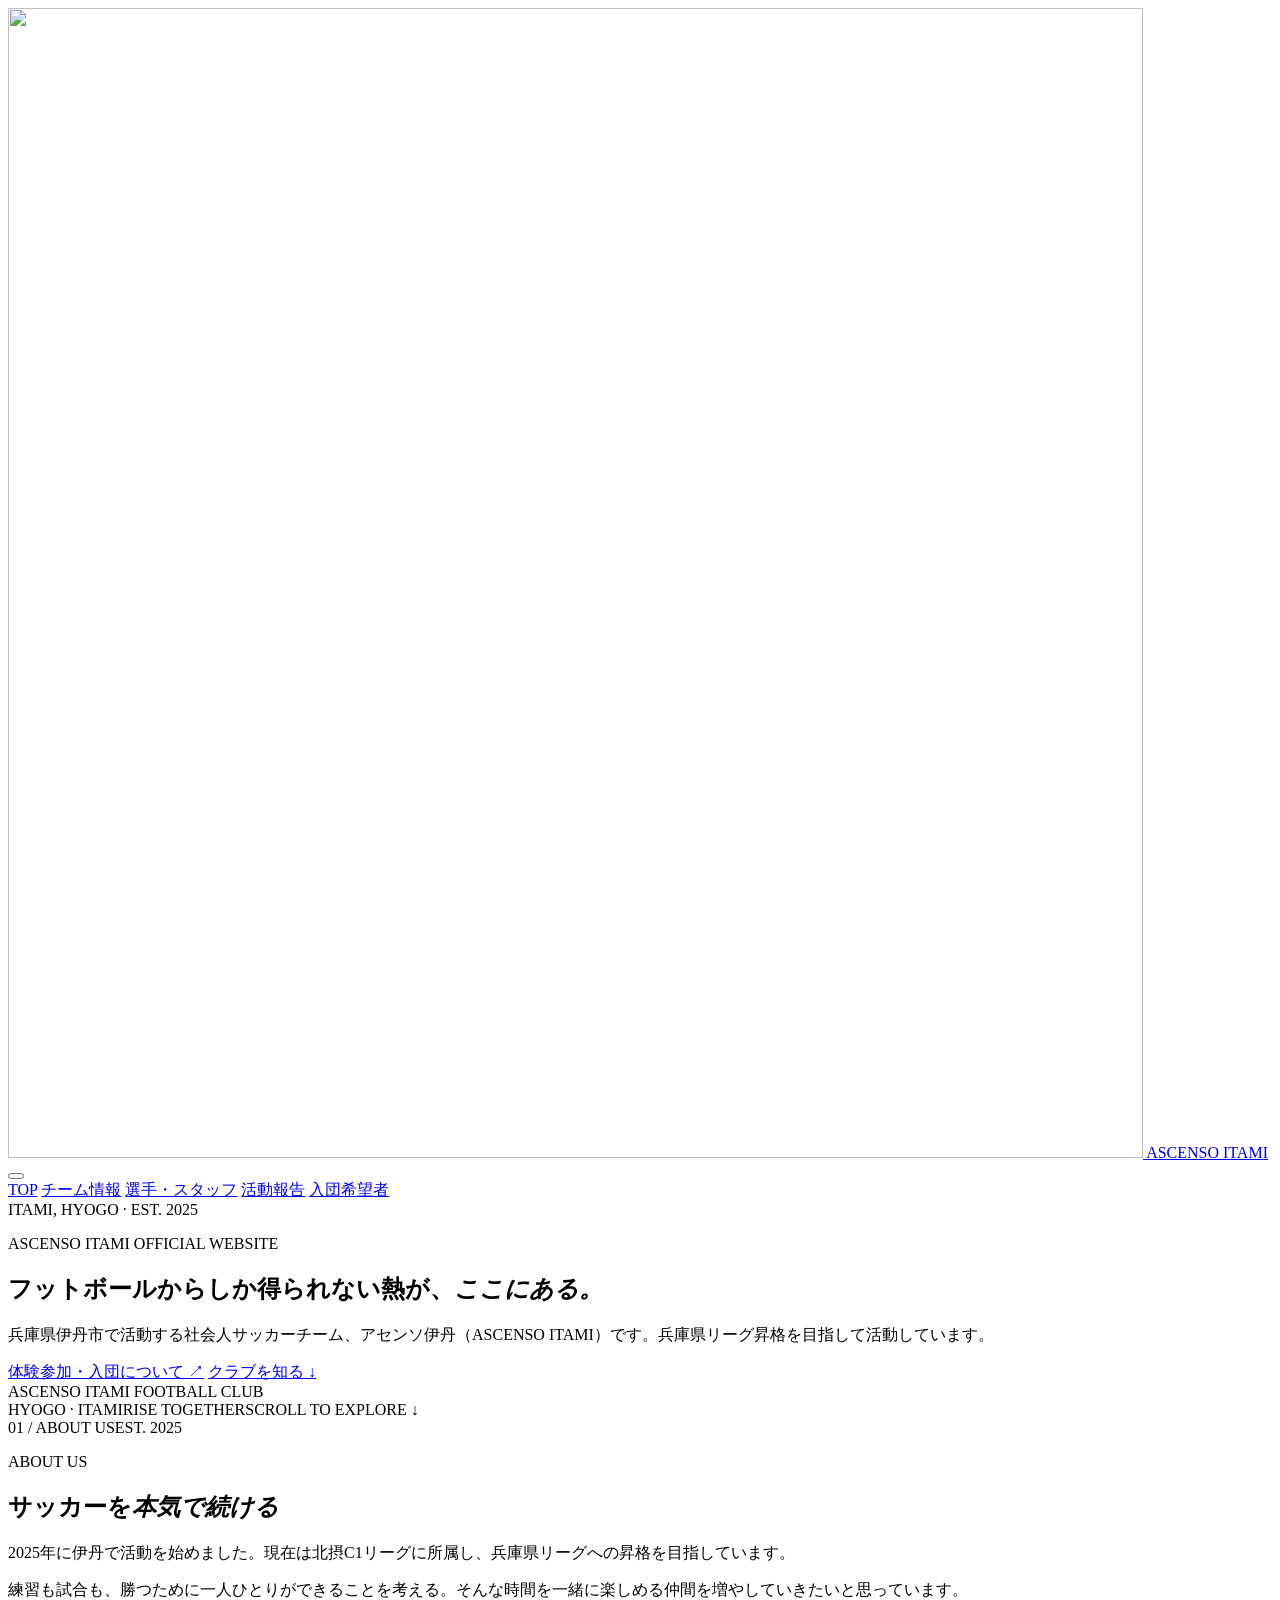
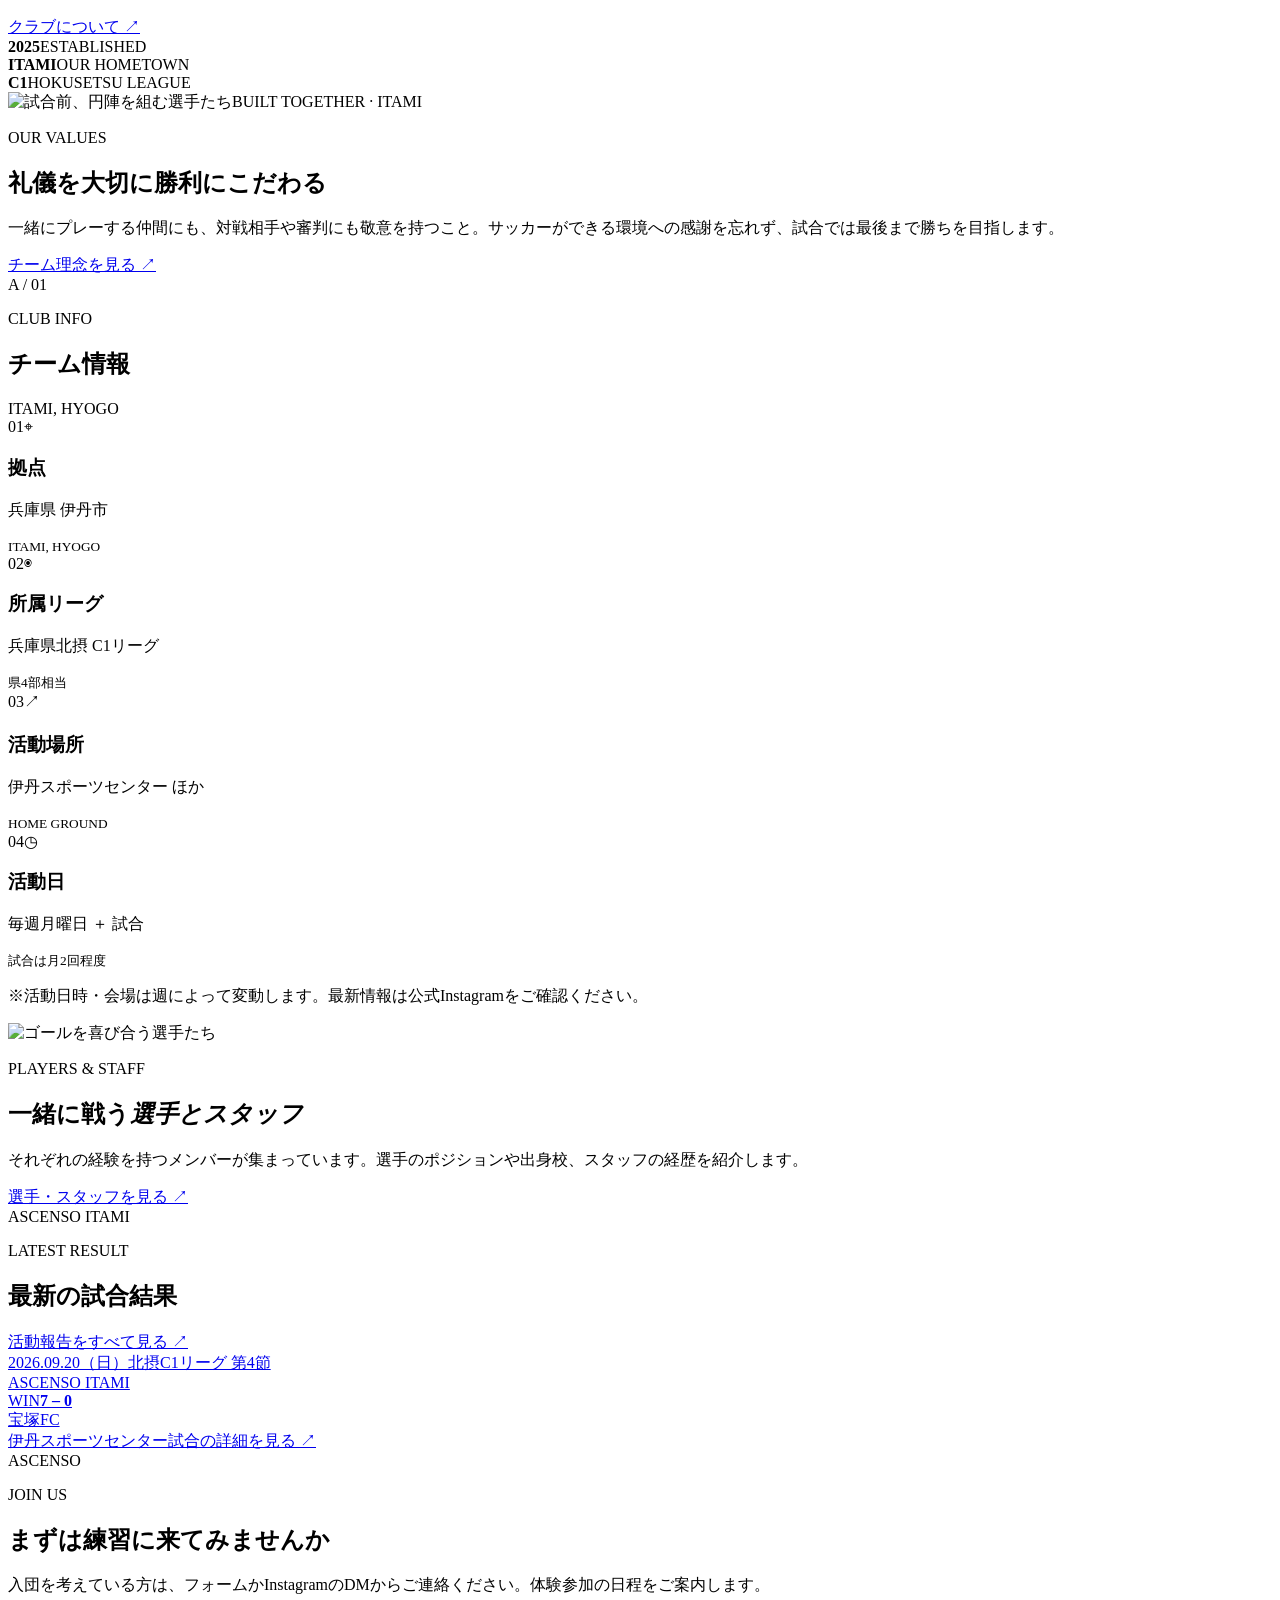
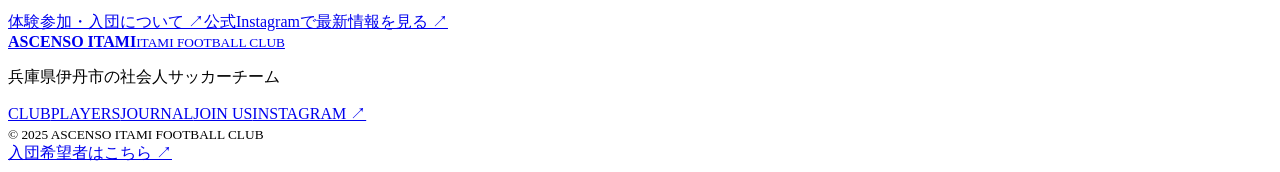
==== index.html @ 29d2398a "Move site to root domain and add search favicon" ====
<!DOCTYPE html>
<html lang="ja">
<head>
  <meta charset="UTF-8">
  <meta name="google-site-verification" content="wJ3aWAS95u2QCmlq0jphmcE4A_By4zAYyk2-9ecH74k" />
  <meta name="viewport" content="width=device-width, initial-scale=1.0, viewport-fit=cover">
  <meta name="theme-color" content="#101b17">
  <link rel="icon" type="image/png" href="/image/favicon.png">
  <link rel="apple-touch-icon" href="/image/favicon.png">
  <meta name="description" content="兵庫県伊丹市で活動する社会人サッカーチーム、アセンソ伊丹（ASCENSO ITAMI）の公式サイト。チーム情報、選手紹介、試合結果、体験参加・入団のご案内を掲載しています。">
  <title>アセンソ伊丹（ASCENSO ITAMI）公式サイト｜伊丹市の社会人サッカーチーム</title>
  <link rel="preconnect" href="https://fonts.googleapis.com">
  <link rel="preconnect" href="https://fonts.gstatic.com" crossorigin>
  <link href="https://fonts.googleapis.com/css2?family=Barlow+Condensed:wght@500;600;700;800;900&family=Noto+Sans+JP:wght@400;500;600;700;800;900&display=swap" rel="stylesheet">
  <link rel="stylesheet" href="css/sample.css?v=20260929-hero-fix">
  <link rel="stylesheet" href="css/site-shell.css?v=20260929-gold">
  <link rel="canonical" href="https://ascenso-itami.github.io/">
  <link rel="stylesheet" href="css/opening.css?v=20260929-seo">
</head>
<body class="club-home has-site-shell">
  <div class="opening-screen" id="openingScreen" hidden>
    <a class="opening-link" href="#home" aria-label="オープニングをスキップしてトップページへ">
      <div class="opening-bg" aria-hidden="true"></div>
      <div class="opening-content">
        <p class="opening-title">ASCENSO ITAMI</p>
        <p>もう一度熱いサッカーを！</p>
        <div class="scroll-down-hint" aria-hidden="true"><span>CLICK OR WAIT</span><div class="scroll-line"></div></div>
      </div>
    </a>
  </div>
  <script src="js/opening.js?v=20260929-seo"></script>

  <header class="global-header">
    <a class="global-brand" href="index.html" aria-label="ASCENSO ITAMI オープニングを再生">
      <span class="global-logo"><img src="image/logo.png" alt="" width="1135" height="1150"></span>
      <span class="global-brand-name">ASCENSO ITAMI</span>
    </a>
    <button class="global-menu-toggle" id="hamburgerBtn" type="button" aria-label="メニューを開く" aria-expanded="false" aria-controls="navMenu">
      <span aria-hidden="true"></span><span aria-hidden="true"></span><span aria-hidden="true"></span>
    </button>
    <nav class="global-nav" id="navMenu" aria-label="メインナビゲーション">
      <a href="index.html#home" aria-current="page">TOP</a>
      <a href="about.html">チーム情報</a>
      <a href="staff.html">選手・スタッフ</a>
      <a href="report.html">活動報告</a>
      <a href="contact.html" class="global-nav-join">入団希望者</a>
    </nav>
    <button class="global-menu-backdrop" id="menuBackdrop" type="button" aria-label="メニューを閉じる" tabindex="-1" hidden></button>
  </header>

  <main id="home" tabindex="-1">
    <section class="club-hero" aria-labelledby="hero-title">
      <div class="club-hero-image" role="img" aria-label="ゴールを喜び合うASCENSO ITAMIの選手たち"></div>
      <div class="club-hero-shade"></div>
      <div class="club-hero-grain"></div>
      <div class="hero-vertical-note">ITAMI, HYOGO · EST. 2025</div>
      <div class="club-hero-content">
        <p class="eyebrow"><i></i> ASCENSO ITAMI OFFICIAL WEBSITE</p>
        <h1 id="hero-title"><span class="headline-line">フットボールからしか</span><span class="headline-line">得られない熱が、</span><em class="headline-line">ここにある。</em></h1>
        <p class="hero-copy">兵庫県伊丹市で活動する社会人サッカーチーム、アセンソ伊丹（ASCENSO ITAMI）です。兵庫県リーグ昇格を目指して活動しています。</p>
        <div class="hero-actions">
          <a class="button button-lime" href="contact.html">体験参加・入団について <span>↗</span></a>
          <a class="text-link" href="#club-story">クラブを知る <span>↓</span></a>
        </div>
      </div>
      <div class="club-hero-side">ASCENSO ITAMI FOOTBALL CLUB</div>
      <div class="hero-bottomline"><span>HYOGO · ITAMI</span><span>RISE TOGETHER</span><span>SCROLL TO EXPLORE ↓</span></div>
    </section>

    <section class="club-intro" id="club-story">
      <div class="intro-kicker"><span>01 / ABOUT US</span><span>EST. 2025</span></div>
      <div class="intro-layout">
        <div class="intro-heading"><p class="eyebrow dark"><i></i> ABOUT US</p><h2><span class="headline-line">サッカーを</span><em class="headline-line">本気で続ける</em></h2></div>
        <div class="intro-body"><p>2025年に伊丹で活動を始めました。現在は北摂C1リーグに所属し、兵庫県リーグへの昇格を目指しています。</p><p>練習も試合も、勝つために一人ひとりができることを考える。そんな時間を一緒に楽しめる仲間を増やしていきたいと思っています。</p><a class="arrow-link" href="about.html">クラブについて <span>↗</span></a></div>
      </div>
      <div class="intro-numbers"><div><strong>2025</strong><span>ESTABLISHED</span></div><div><strong>ITAMI</strong><span>OUR HOMETOWN</span></div><div><strong>C1</strong><span>HOKUSETSU LEAGUE</span></div></div>
    </section>

    <section class="club-feature">
      <div class="feature-photo"><img src="image/top2.jpg" alt="試合前、円陣を組む選手たち" loading="lazy"><span class="photo-label">BUILT TOGETHER · ITAMI</span></div>
      <div class="feature-copy"><p class="eyebrow"><i></i> OUR VALUES</p><h2><span class="headline-line">礼儀を大切に</span><span class="headline-line">勝利にこだわる</span></h2><p>一緒にプレーする仲間にも、対戦相手や審判にも敬意を持つこと。サッカーができる環境への感謝を忘れず、試合では最後まで勝ちを目指します。</p><a class="button button-outline" href="about.html">チーム理念を見る <span>↗</span></a></div>
      <div class="feature-index">A / 01</div>
    </section>

    <section class="club-details" id="club-info">
      <div class="section-head"><div><p class="eyebrow dark"><i></i> CLUB INFO</p><h2>チーム情報</h2></div><span class="section-en">ITAMI, HYOGO</span></div>
      <div class="details-grid">
        <article class="detail-card"><span class="detail-no">01</span><span class="detail-icon">⌖</span><h3>拠点</h3><p>兵庫県 伊丹市</p><small>ITAMI, HYOGO</small></article>
        <article class="detail-card"><span class="detail-no">02</span><span class="detail-icon">◉</span><h3>所属リーグ</h3><p><span class="copy-unit">兵庫県北摂</span> <span class="copy-unit">C1リーグ</span></p><small>県4部相当</small></article>
        <article class="detail-card"><span class="detail-no">03</span><span class="detail-icon">↗</span><h3>活動場所</h3><p><span class="copy-unit">伊丹スポーツセンター</span> ほか</p><small>HOME GROUND</small></article>
        <article class="detail-card"><span class="detail-no">04</span><span class="detail-icon">◷</span><h3>活動日</h3><p><span class="copy-unit">毎週月曜日</span> <span class="copy-unit">＋ 試合</span></p><small>試合は月2回程度</small></article>
      </div>
      <p class="details-note">※活動日時・会場は週によって変動します。最新情報は公式Instagramをご確認ください。</p>
    </section>

    <section class="club-people">
      <div class="people-photo"><img src="image/top3.jpg" alt="ゴールを喜び合う選手たち" loading="lazy"></div>
      <div class="people-content"><p class="eyebrow"><i></i> PLAYERS &amp; STAFF</p><h2><span class="headline-line">一緒に戦う</span><em class="headline-line">選手とスタッフ</em></h2><p>それぞれの経験を持つメンバーが集まっています。選手のポジションや出身校、スタッフの経歴を紹介します。</p><a class="button button-lime" href="staff.html">選手・スタッフを見る <span>↗</span></a></div>
      <div class="people-caption">ASCENSO ITAMI</div>
    </section>

    <section class="club-journal" aria-labelledby="latest-result-title">
      <div class="section-head"><div><p class="eyebrow dark"><i></i> LATEST RESULT</p><h2 id="latest-result-title">最新の試合結果</h2></div><a class="arrow-link" href="report.html">活動報告をすべて見る <span>↗</span></a></div>
      <a class="latest-match-card" href="report.html#match-20260920" aria-label="2026年9月20日 宝塚FC戦 7対0で勝利。詳しい活動報告を見る">
        <div class="latest-match-meta"><time datetime="2026-09-20">2026.09.20（日）</time><span>北摂C1リーグ 第4節</span></div>
        <div class="latest-match-scoreboard">
          <span class="latest-match-team"><span class="copy-unit">ASCENSO</span> <span class="copy-unit">ITAMI</span></span>
          <div class="latest-match-result"><span class="latest-match-badge">WIN</span><strong class="latest-match-score">7 <span>–</span> 0</strong></div>
          <span class="latest-match-team">宝塚FC</span>
        </div>
        <div class="latest-match-footer"><span>伊丹スポーツセンター</span><span class="latest-match-link">試合の詳細を見る <span aria-hidden="true">↗</span></span></div>
      </a>
    </section>

    <section class="club-join">
      <div class="join-watermark">ASCENSO</div><p class="eyebrow"><i></i> JOIN US</p><h2><span class="copy-unit">まずは練習に</span><span class="copy-unit">来てみませんか</span></h2><p class="join-copy">入団を考えている方は、フォームかInstagramのDMからご連絡ください。体験参加の日程をご案内します。</p><a class="button button-lime button-large" href="contact.html">体験参加・入団について <span>↗</span></a><a class="join-instagram" href="https://www.instagram.com/ascenso_itami/" target="_blank" rel="noopener noreferrer">公式Instagramで最新情報を見る ↗</a></section>
  </main>

  <footer class="club-footer"><a class="club-brand footer-brand" href="index.html#home"><img src="image/logo.png" alt=""><span><strong>ASCENSO ITAMI</strong><small>ITAMI FOOTBALL CLUB</small></span></a><p>兵庫県伊丹市の社会人サッカーチーム</p><nav aria-label="フッターナビゲーション"><a href="about.html">CLUB</a><a href="staff.html">PLAYERS</a><a href="report.html">JOURNAL</a><a href="contact.html">JOIN US</a><a href="https://www.instagram.com/ascenso_itami/" target="_blank" rel="noopener noreferrer">INSTAGRAM ↗</a></nav><small class="copyright">© 2025 ASCENSO ITAMI FOOTBALL CLUB</small></footer>
  <script src="js/sample.js?v=488dc83922ee"></script>
  <div class="mobile-join-bar"><a class="mobile-join-link" href="contact.html">入団希望者はこちら <span aria-hidden="true">↗</span></a></div>
</body>
</html>
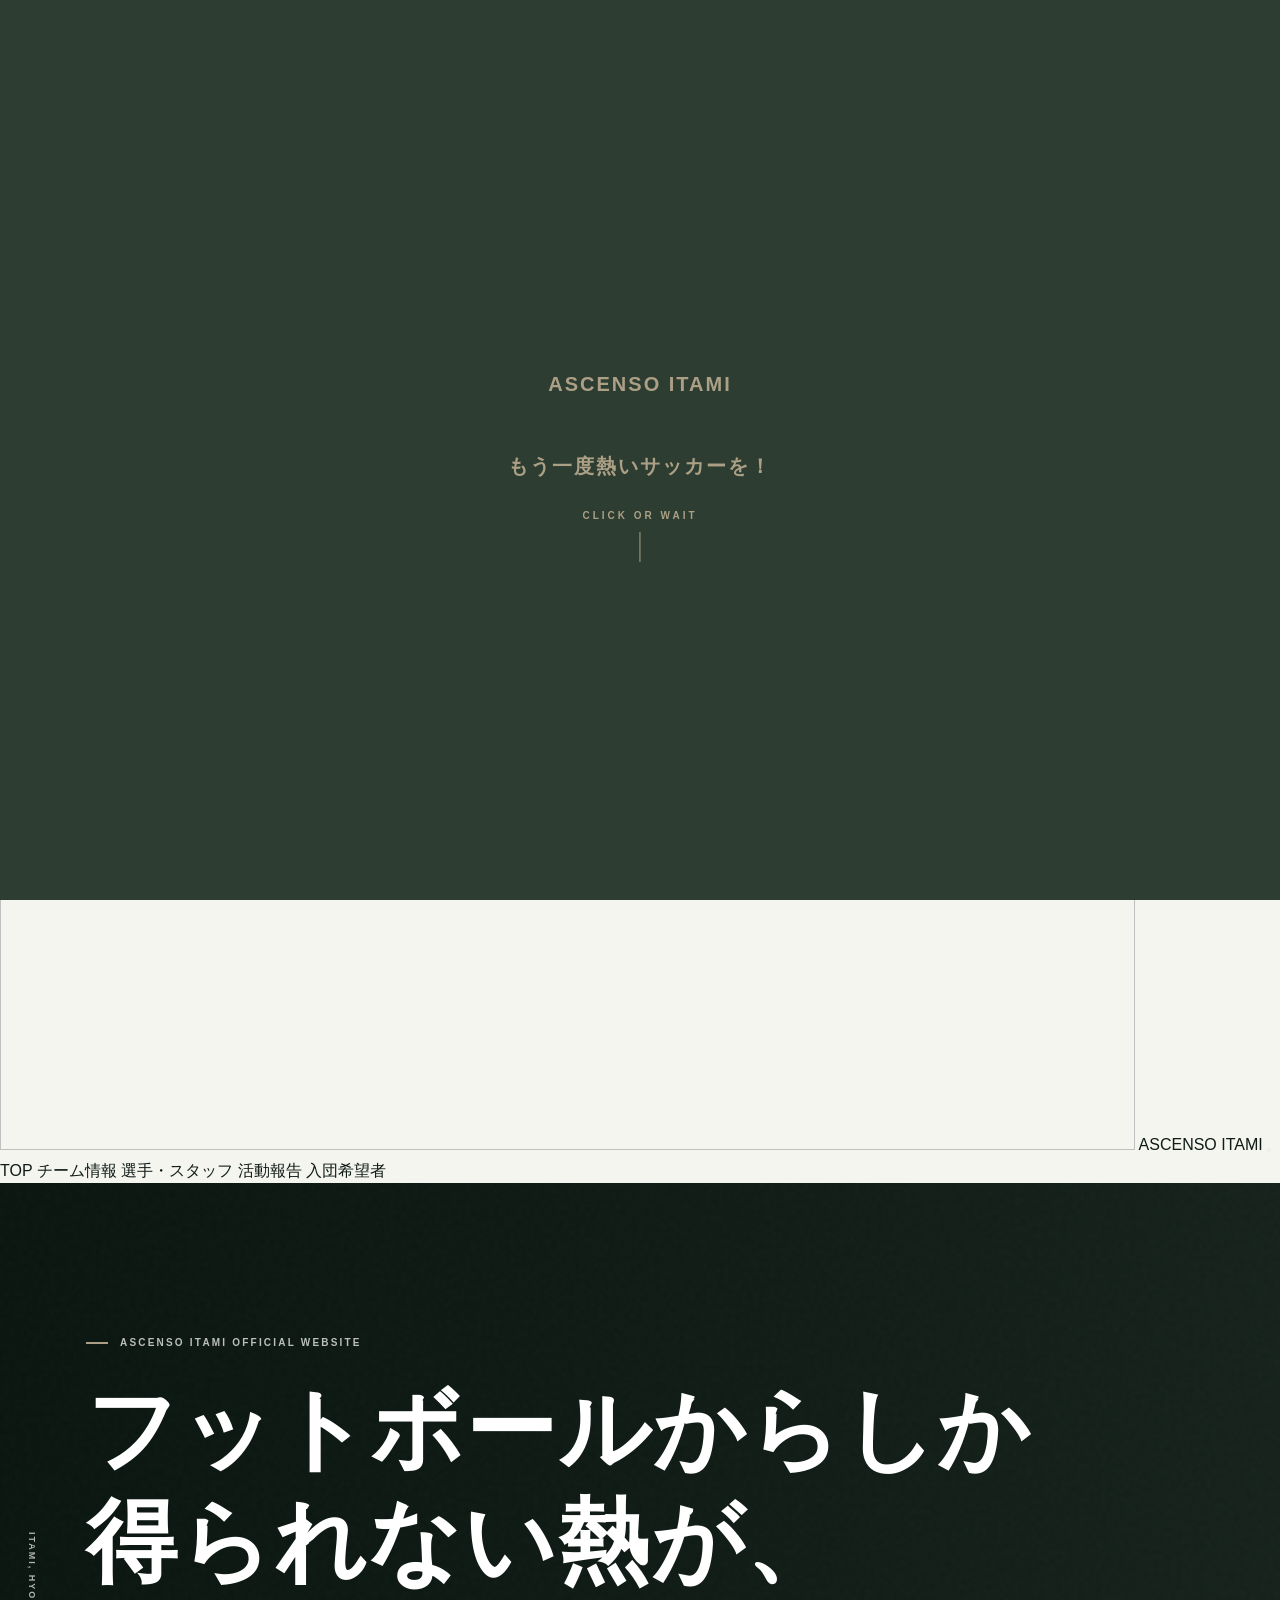
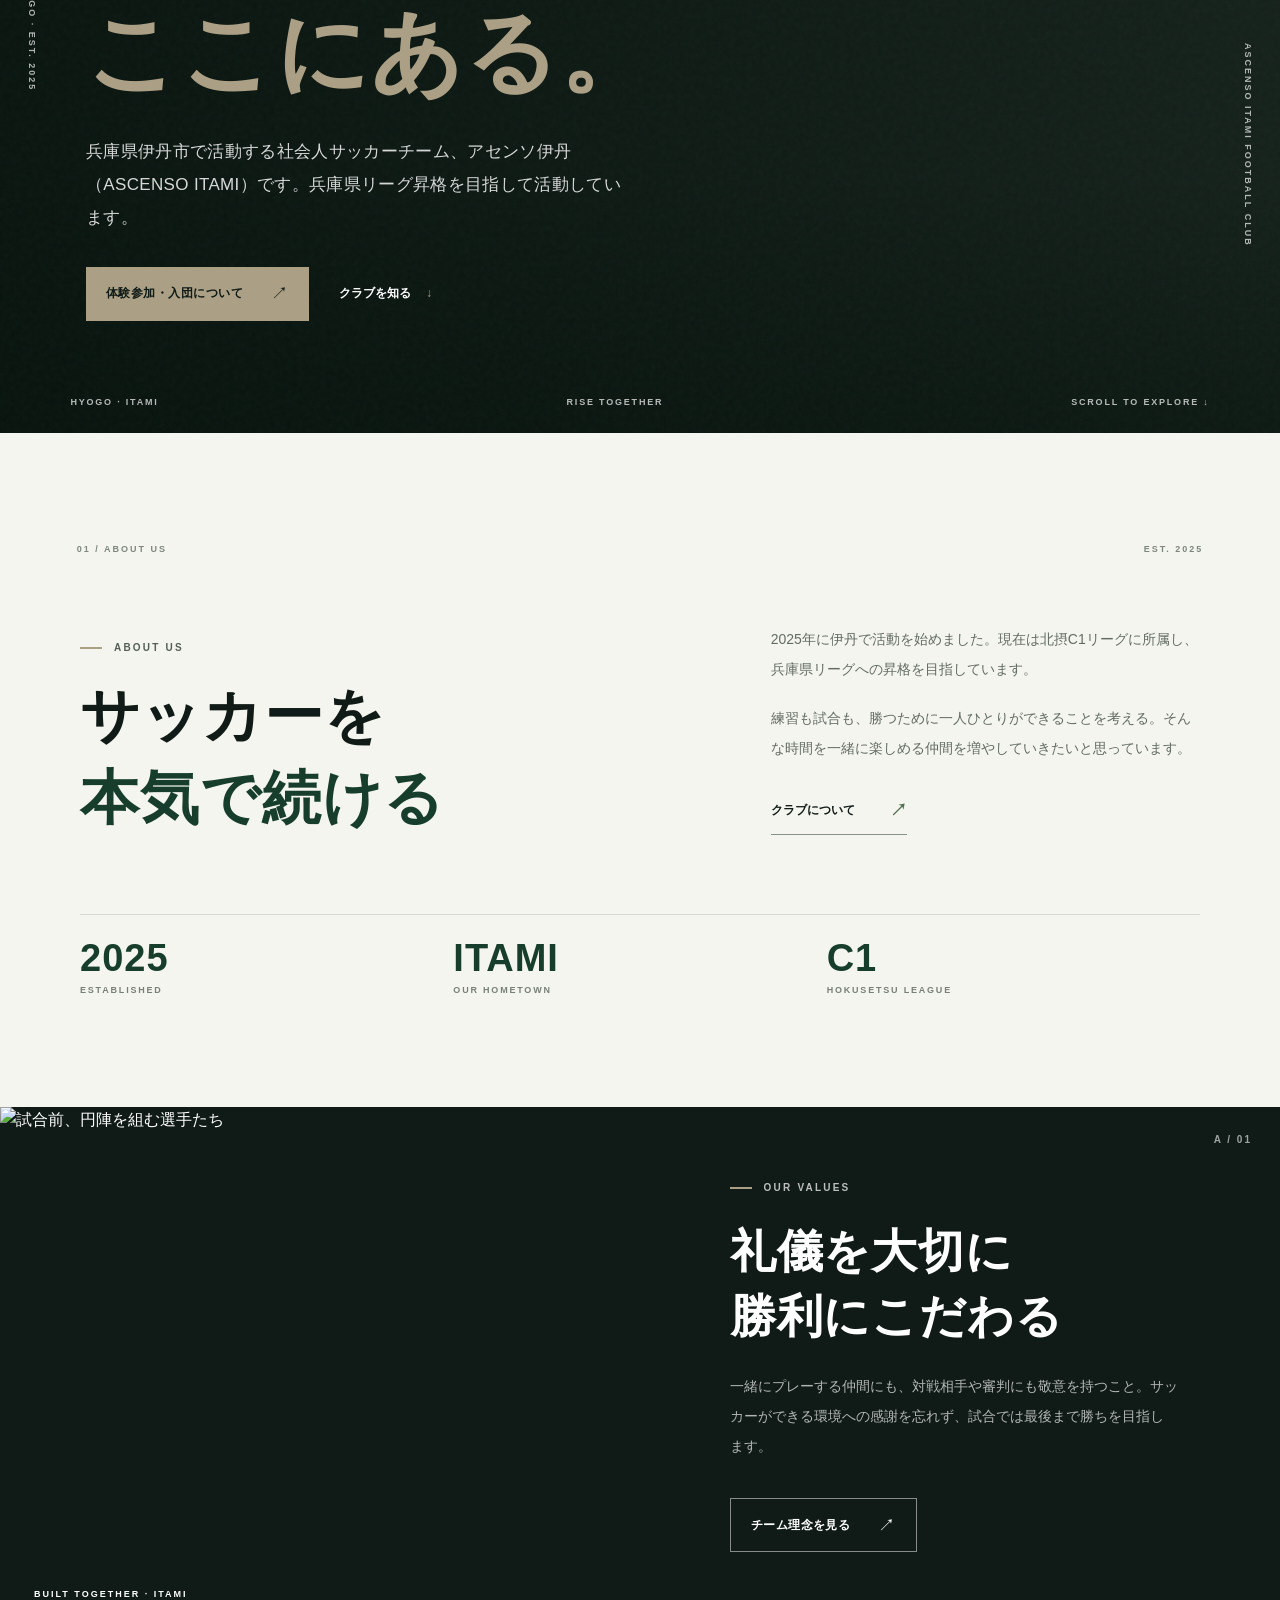
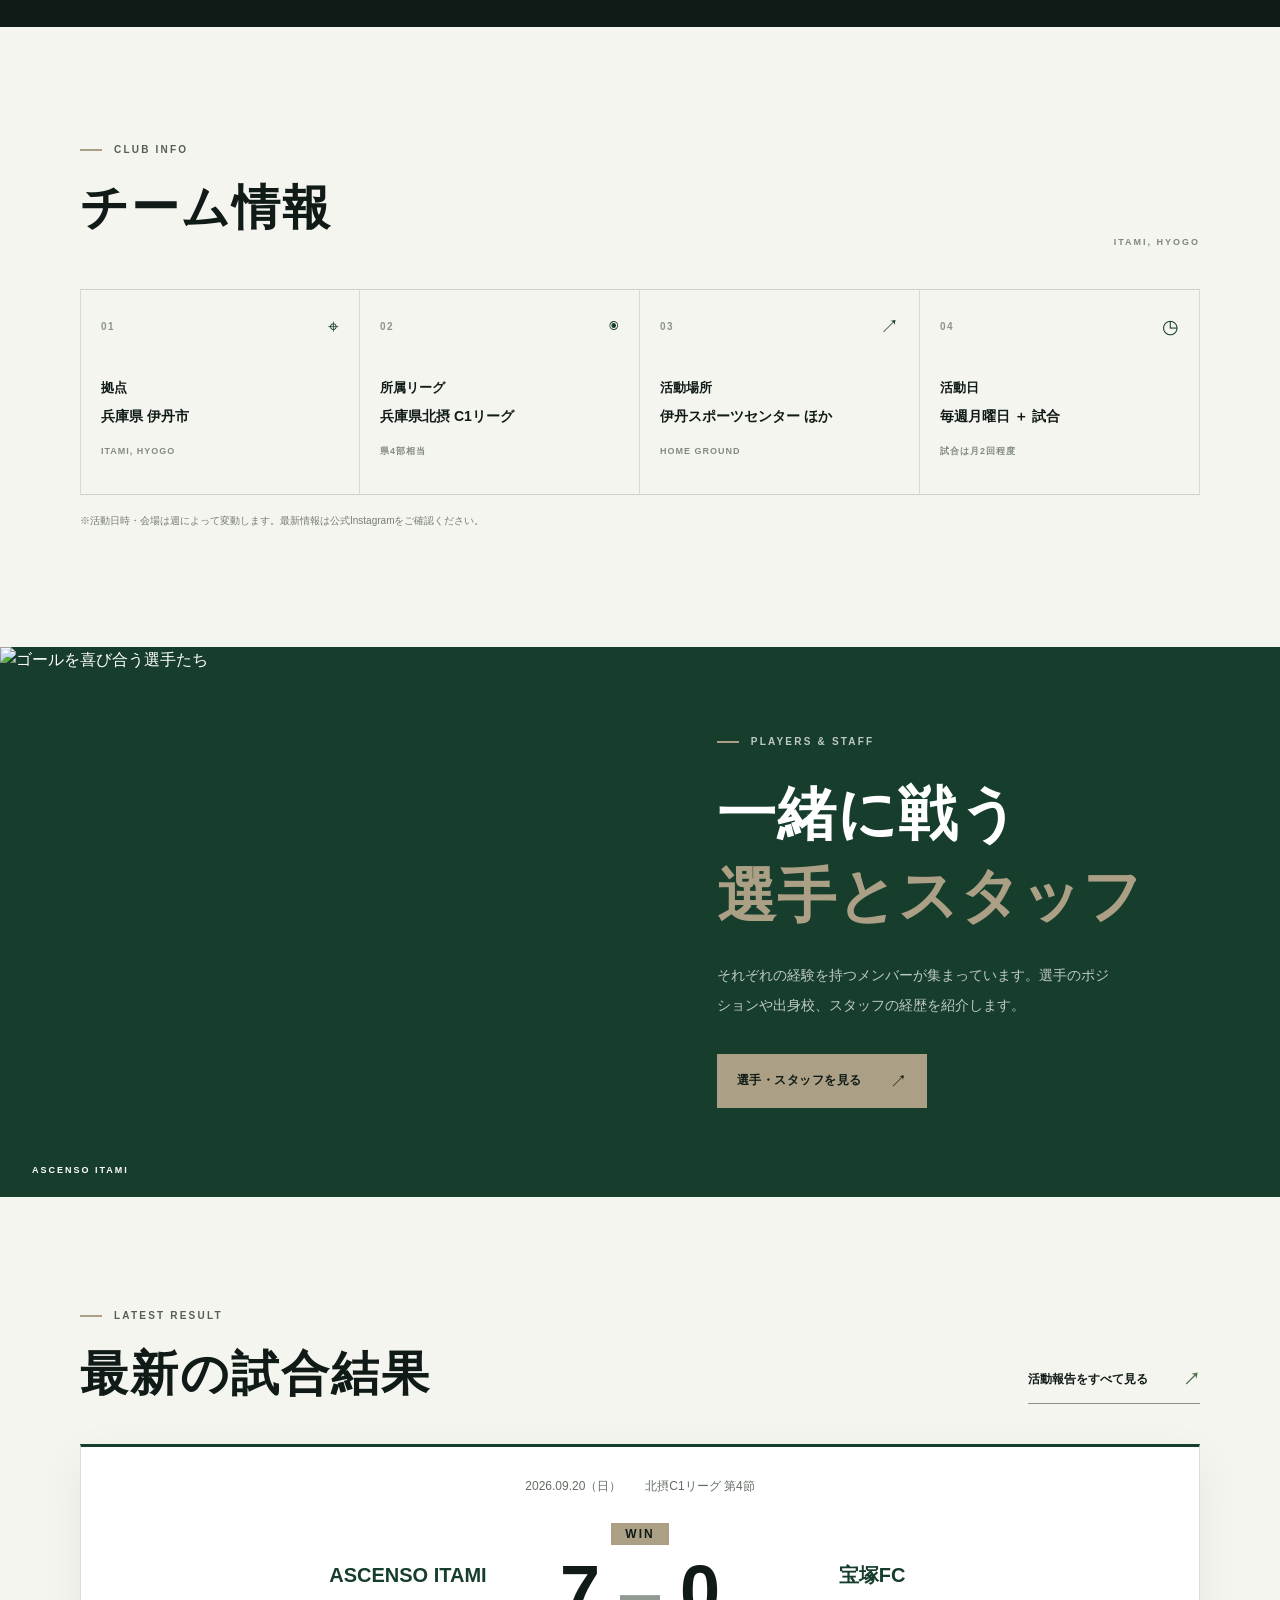
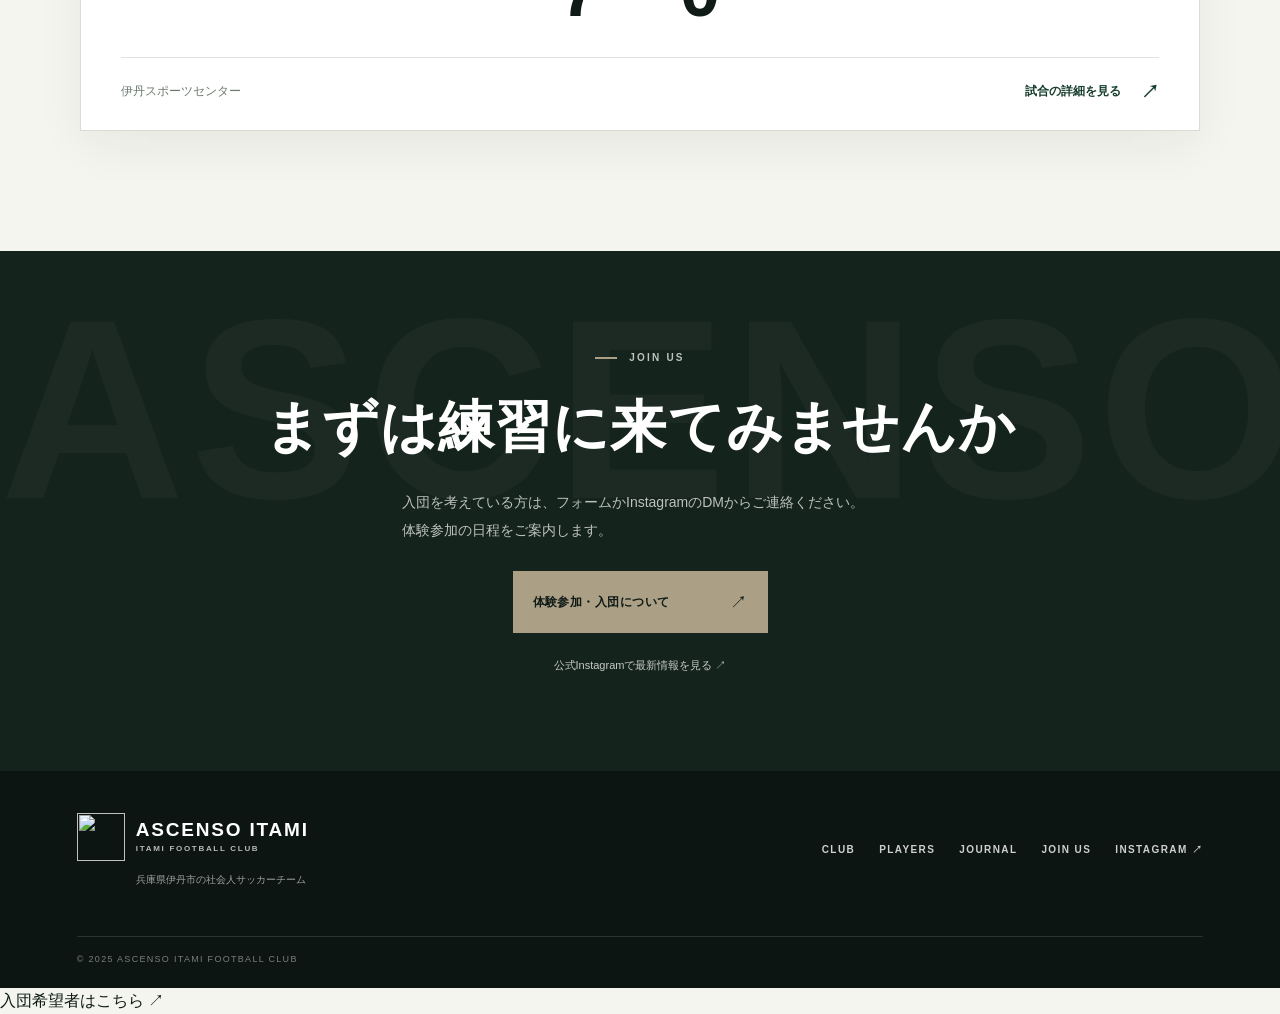
==== commit 4fb5eb5a: "Update index.html" ====
--- a/index.html
+++ b/index.html
@@ -8,7 +8,7 @@
   <link rel="icon" type="image/png" href="/image/favicon.png">
   <link rel="apple-touch-icon" href="/image/favicon.png">
   <meta name="description" content="兵庫県伊丹市で活動する社会人サッカーチーム、アセンソ伊丹（ASCENSO ITAMI）の公式サイト。チーム情報、選手紹介、試合結果、体験参加・入団のご案内を掲載しています。">
-  <title>アセンソ伊丹（ASCENSO ITAMI）公式サイト｜伊丹市の社会人サッカーチーム</title>
+  <title>あセンソ伊丹（ASCENSO ITAMI）公式サイト｜伊丹市の社会人サッカーチーム</title>
   <link rel="preconnect" href="https://fonts.googleapis.com">
   <link rel="preconnect" href="https://fonts.gstatic.com" crossorigin>
   <link href="https://fonts.googleapis.com/css2?family=Barlow+Condensed:wght@500;600;700;800;900&family=Noto+Sans+JP:wght@400;500;600;700;800;900&display=swap" rel="stylesheet">
@@ -31,7 +31,7 @@
   <script src="js/opening.js?v=20260929-seo"></script>
 
   <header class="global-header">
-    <a class="global-brand" href="index.html" aria-label="ASCENSO ITAMI オープニングを再生">
+    <a class="global-brand" href="./" aria-label="ASCENSO ITAMI オープニングを再生">
       <span class="global-logo"><img src="image/logo.png" alt="" width="1135" height="1150"></span>
       <span class="global-brand-name">ASCENSO ITAMI</span>
     </a>
@@ -39,7 +39,7 @@
       <span aria-hidden="true"></span><span aria-hidden="true"></span><span aria-hidden="true"></span>
     </button>
     <nav class="global-nav" id="navMenu" aria-label="メインナビゲーション">
-      <a href="index.html#home" aria-current="page">TOP</a>
+      <a href="./#home" aria-current="page">TOP</a>
       <a href="about.html">チーム情報</a>
       <a href="staff.html">選手・スタッフ</a>
       <a href="report.html">活動報告</a>
@@ -116,7 +116,7 @@
       <div class="join-watermark">ASCENSO</div><p class="eyebrow"><i></i> JOIN US</p><h2><span class="copy-unit">まずは練習に</span><span class="copy-unit">来てみませんか</span></h2><p class="join-copy">入団を考えている方は、フォームかInstagramのDMからご連絡ください。体験参加の日程をご案内します。</p><a class="button button-lime button-large" href="contact.html">体験参加・入団について <span>↗</span></a><a class="join-instagram" href="https://www.instagram.com/ascenso_itami/" target="_blank" rel="noopener noreferrer">公式Instagramで最新情報を見る ↗</a></section>
   </main>
 
-  <footer class="club-footer"><a class="club-brand footer-brand" href="index.html#home"><img src="image/logo.png" alt=""><span><strong>ASCENSO ITAMI</strong><small>ITAMI FOOTBALL CLUB</small></span></a><p>兵庫県伊丹市の社会人サッカーチーム</p><nav aria-label="フッターナビゲーション"><a href="about.html">CLUB</a><a href="staff.html">PLAYERS</a><a href="report.html">JOURNAL</a><a href="contact.html">JOIN US</a><a href="https://www.instagram.com/ascenso_itami/" target="_blank" rel="noopener noreferrer">INSTAGRAM ↗</a></nav><small class="copyright">© 2025 ASCENSO ITAMI FOOTBALL CLUB</small></footer>
+  <footer class="club-footer"><a class="club-brand footer-brand" href="./#home"><img src="image/logo.png" alt=""><span><strong>ASCENSO ITAMI</strong><small>ITAMI FOOTBALL CLUB</small></span></a><p>兵庫県伊丹市の社会人サッカーチーム</p><nav aria-label="フッターナビゲーション"><a href="about.html">CLUB</a><a href="staff.html">PLAYERS</a><a href="report.html">JOURNAL</a><a href="contact.html">JOIN US</a><a href="https://www.instagram.com/ascenso_itami/" target="_blank" rel="noopener noreferrer">INSTAGRAM ↗</a></nav><small class="copyright">© 2025 ASCENSO ITAMI FOOTBALL CLUB</small></footer>
   <script src="js/sample.js?v=488dc83922ee"></script>
   <div class="mobile-join-bar"><a class="mobile-join-link" href="contact.html">入団希望者はこちら <span aria-hidden="true">↗</span></a></div>
 </body>
--- a/css/sample.css
+++ b/css/sample.css
@@ -0,0 +1,2668 @@
+/* --- 全体の基本設定 --- */
+/* フォントの読み込み定義 */
+html {
+    scroll-behavior: smooth;
+}
+@font-face {
+    font-family: 'Dusha V5';
+    src: url('../font/Dusha V5 Regular 400.ttf') format('truetype'); /* フォントファイルを置いた場所へのパスに合わせて変更してください */
+    font-weight: normal;
+    font-style: normal;
+    font-display: swap;
+}
+
+/* 一番上のチーム名に適用する */
+.team-name {
+    font-family: 'Dusha V5', sans-serif;
+    letter-spacing: 1px; /* お好みで文字の間隔を調整できます */
+}
+
+* {
+    margin: 0;
+    padding: 0;
+    box-sizing: border-box;
+}
+
+body {
+    font-family: 'Helvetica Neue', Arial, 'Hiragino Kaku Gothic ProN', 'Hiragino Sans', Meiryo, sans-serif;
+    color: #333333;
+    background-color: #FFFFFF;
+    line-height: 1.6;
+}
+
+/* --- JSなしオープニング画面のデザイン --- */
+
+/* 隠しチェックボックス */
+.opening-checkbox {
+    display: none;
+}
+
+/* オープニングの全画面エリア */
+.opening-screen {
+    position: fixed;
+    top: 0;
+    left: 0;
+    width: 100vw;
+    height: 100vh;
+    background-color: #2D3D31; /* 深緑 */
+    display: flex;
+    justify-content: center;
+    align-items: center;
+    z-index: 99999;
+    cursor: pointer;
+    transition: opacity 0.8s ease, visibility 0.8s ease, transform 0.8s ease;
+}
+
+/* --- 背景のエンブレムをくっきり見せるデザイン --- */
+.opening-bg {
+    position: absolute;
+    top: 0;
+    left: 0;
+    width: 100%;
+    height: 100%;
+    background-image: url('../image/logo.png');
+    background-size: 350px; /* エンブレムの大きさ（お好みで調整できます） */
+    background-position: center;
+    background-repeat: no-repeat;
+    opacity: 0.25; /* 数字を大きくしたので、エンブレムがはっきりと見えます */
+    /* ぼかし（blur）の指定は完全に削除しました */
+}
+
+.opening-content {
+    position: relative;
+    text-align: center;
+    color: #FFFFFF;
+    padding: 0 20px;
+}
+
+.opening-emblem {
+    width: 120px;
+    height: 120px;
+    object-fit: contain;
+    margin-bottom: 25px;
+    filter: drop-shadow(0 4px 15px rgba(0, 0, 0, 0.3));
+}
+
+.opening-content h1 {
+    font-family: 'Montserrat', sans-serif;
+    font-size: 48px;
+    font-weight: 800;
+    letter-spacing: 3px;
+    margin-bottom: 10px;
+    color: #FFFFFF;
+}
+
+.opening-content p {
+    font-size: 20px;
+    font-weight: 600;
+    color: #ABA085; /* 金色 */
+    letter-spacing: 2px;
+    margin-bottom: 50px;
+}
+
+/* クリックを促す文字 */
+.scroll-down-hint {
+    position: absolute;
+    bottom: -80px;
+    left: 50%;
+    transform: translateX(-50%);
+    display: flex;
+    flex-direction: column;
+    align-items: center;
+    gap: 8px;
+}
+
+.scroll-down-hint span {
+    font-family: 'Montserrat', sans-serif;
+    font-size: 10px;
+    font-weight: 800;
+    color: #ABA085;
+    letter-spacing: 3px;
+}
+
+.scroll-line {
+    width: 1px;
+    height: 30px;
+    background-color: #ABA085;
+    animation: scrollAnim 1.5s infinite;
+}
+
+@keyframes scrollAnim {
+    0% { transform: scaleY(0); transform-origin: top; }
+    50% { transform: scaleY(1); transform-origin: top; }
+    50.1% { transform: scaleY(1); transform-origin: bottom; }
+    100% { transform: scaleY(0); transform-origin: bottom; }
+}
+
+/* ★チェックボックスにチェックが入ったら（画面がクリックされたら）、オープニングを消す */
+#open-check:checked ~ .opening-screen {
+    opacity: 0;
+    visibility: hidden;
+    transform: scale(1.05);
+    pointer-events: none;
+}
+
+/* --- 上から降りてきて、上に消えるオープニング --- */
+.opening-body {
+    margin: 0;
+    padding: 0;
+    overflow: hidden;
+    background-color: #2D3D31;
+}
+
+.opening-screen {
+    position: fixed;
+    top: 0;
+    left: 0;
+    width: 100vw;
+    height: 100vh;
+    background-color: #2D3D31;
+    display: flex;
+    justify-content: center;
+    align-items: center;
+    z-index: 99999;
+    cursor: pointer;
+    
+    /* ★始まりの動き：ページを開いた瞬間、上からスッと降りてくる */
+    animation: slideDownIntro 0.8s cubic-bezier(0.16, 1, 0.3, 1) forwards;
+}
+
+@keyframes slideDownIntro {
+    0% {
+        transform: translateY(-100%);
+    }
+    100% {
+        transform: translateY(0);
+    }
+}
+
+/* 背景のくっきりエンブレム */
+.opening-bg {
+    position: absolute;
+    top: 0;
+    left: 0;
+    width: 100%;
+    height: 100%;
+    background-image: url('../image/logo.png');
+    background-size: 350px;
+    background-position: center;
+    background-repeat: no-repeat;
+    opacity: 0.25;
+}
+
+.opening-content {
+    position: relative;
+    text-align: center;
+    color: #FFFFFF;
+    padding: 0 20px;
+}
+
+.opening-content h1 {
+    font-family: 'Montserrat', sans-serif;
+    font-size: 48px;
+    font-weight: 800;
+    letter-spacing: 3px;
+    margin-bottom: 10px;
+    color: #FFFFFF;
+}
+
+.opening-content p {
+    font-size: 20px;
+    font-weight: 600;
+    color: #ABA085;
+    letter-spacing: 2px;
+    margin-bottom: 50px;
+}
+
+.scroll-down-hint {
+    position: absolute;
+    bottom: -80px;
+    left: 50%;
+    transform: translateX(-50%);
+    display: flex;
+    flex-direction: column;
+    align-items: center;
+    gap: 8px;
+}
+
+.scroll-down-hint span {
+    font-family: 'Montserrat', sans-serif;
+    font-size: 10px;
+    font-weight: 800;
+    color: #ABA085;
+    letter-spacing: 3px;
+}
+
+.scroll-line {
+    width: 1px;
+    height: 30px;
+    background-color: #ABA085;
+    animation: scrollAnim 1.5s infinite;
+}
+
+@keyframes scrollAnim {
+    0% { transform: scaleY(0); transform-origin: top; }
+    50% { transform: scaleY(1); transform-origin: top; }
+    50.1% { transform: scaleY(1); transform-origin: bottom; }
+    100% { transform: scaleY(0); transform-origin: bottom; }
+}
+
+/* ★終わりの動き：クリックまたは3秒経つと、上にスッと吸い込まれるように消える */
+.opening-screen.slide-up {
+    animation: slideUpOut 0.6s cubic-bezier(0.7, 0, 0.84, 0) forwards;
+}
+
+@keyframes slideUpOut {
+    0% {
+        transform: translateY(0);
+    }
+    100% {
+        transform: translateY(-100%);
+    }
+}
+
+/* --- ヘッダー --- */
+.header {
+    position: fixed;
+    top: 0;
+    left: 0;
+    width: 100%;
+    height: 70px;
+    background-color: #FFFFFF;
+    display: flex;
+    justify-content: space-between;
+    align-items: center;
+    padding: 0 40px;
+    box-shadow: 0 2px 10px rgba(0, 0, 0, 0.05);
+    z-index: 1000;
+}
+
+.logo-area {
+    display: flex;
+    align-items: center;
+    gap: 12px;
+}
+
+.logo-img {
+    height: 40px;
+    width: auto;
+    display: block;
+}
+
+.team-name {
+    font-family: 'Montserrat', sans-serif;
+    font-weight: 800;
+    font-size: 24px;
+    letter-spacing: 1px;
+    color: #2D3D31;
+}
+
+/* ナビゲーションメニュー */
+.nav-menu {
+    display: flex;
+    align-items: center;
+    gap: 30px;
+}
+
+.nav-menu a {
+    text-decoration: none;
+    color: #333333;
+    font-weight: 600;
+    font-size: 14px;
+    transition: color 0.3s;
+    position: relative;
+    padding-bottom: 4px;
+}
+
+.nav-menu a:hover {
+    color: #2D3D31;
+}
+
+/* 現在地を示すマーカー＆ホバー時の下線 */
+.nav-menu a.active::after,
+.nav-menu a:hover::after {
+    content: '';
+    position: absolute;
+    bottom: -2px;
+    left: 0;
+    width: 100%;
+    height: 3px;
+    background-color: #ABA085;
+    border-radius: 2px;
+}
+
+/* 入団希望者ボタン */
+.nav-btn {
+    background-color: #2D3D31;
+    color: #FFFFFF !important;
+    padding: 10px 20px;
+    border-radius: 4px;
+    border: 1px solid #ABA085;
+    transition: opacity 0.3s;
+}
+
+.nav-btn:hover {
+    opacity: 0.85;
+}
+
+.nav-btn::after {
+    display: none !important;
+}
+
+
+/* --- ヒーローセクション（トップの画像部分） --- */
+.hero {
+    height: 500px;
+    margin-top: 70px;
+    background-image: linear-gradient(rgba(45, 61, 49, 0.5), rgba(45, 61, 49, 0.5)), url('../image/top1-clean.png');
+    background-size: cover;
+    background-position: center;
+    display: flex;
+    justify-content: center;
+    align-items: center;
+    text-align: center;
+    color: #FFFFFF;
+}
+
+.hero-content h1 {
+    font-size: 56px; /* 40pxから大きく変更（スマホでは自動で調整させることもできます） */
+    font-weight: 800;
+    margin-bottom: 15px;
+    letter-spacing: 3px;
+}
+
+.hero-content p {
+    font-size: 22px; /* 18pxから大きく変更 */
+    font-weight: 600; /* 少し太字にして読みやすく */
+    color: #ABA085;
+    letter-spacing: 1px;
+}
+
+
+/* --- トップページの理念ダイジェスト --- */
+.top-concept-section {
+    padding: 80px 20px;
+    background-color: #F9F9F8;
+    text-align: center;
+    border-bottom: 1px solid #E5E7EB;
+}
+
+.top-concept-inner {
+    max-width: 800px;
+    margin: 0 auto;
+}
+
+.concept-subtitle {
+    font-family: 'Montserrat', sans-serif;
+    font-size: 13px;
+    font-weight: 800;
+    color: #ABA085;
+    letter-spacing: 2px;
+    display: block;
+    margin-bottom: 10px;
+}
+
+.top-concept-inner h2 {
+    font-size: 26px;
+    font-weight: 800;
+    color: #2D3D31;
+    margin-bottom: 20px;
+    letter-spacing: 1px;
+}
+
+.top-concept-inner p {
+    font-size: 15px;
+    color: #4B5563;
+    line-height: 1.8;
+    margin-bottom: 30px;
+}
+
+.top-about-link a {
+    color: #2D3D31;
+    font-weight: 700;
+    text-decoration: none;
+    font-size: 14px;
+    border-bottom: 2px solid #ABA085;
+    padding-bottom: 4px;
+    transition: opacity 0.3s;
+}
+
+.top-about-link a:hover {
+    opacity: 0.7;
+}
+
+
+/* --- 基本情報セクション --- */
+.info-section {
+    padding: 60px 20px;
+    max-width: 800px;
+    margin: 0 auto;
+}
+
+.info-card {
+    background-color: #FFFFFF;
+    border: 1px solid #E5E7EB;
+    border-top: 4px solid #2D3D31;
+    border-radius: 8px;
+    padding: 30px;
+    box-shadow: 0 4px 15px rgba(0, 0, 0, 0.03);
+}
+
+.info-row {
+    display: flex;
+    padding: 16px 0;
+    border-bottom: 1px solid #F3F4F6;
+}
+
+.info-row:last-child {
+    border-bottom: none;
+}
+
+.info-label {
+    width: 150px;
+    font-weight: 700;
+    color: #2D3D31;
+}
+
+.info-value {
+    flex: 1;
+    color: #4B5563;
+}
+
+.info-note {
+    display: block;
+    font-size: 13px;
+    color: #666666;
+    margin-top: 6px;
+}
+
+.info-link {
+    color: #2D3D31;
+    font-weight: 700;
+    text-decoration: underline;
+}
+
+.info-link:hover {
+    color: #ABA085;
+}
+
+
+/* --- セクション見出し --- */
+.section-title {
+    text-align: center;
+    margin-bottom: 30px;
+}
+
+.section-title h2 {
+    font-family: 'Montserrat', sans-serif;
+    font-size: 28px;
+    font-weight: 800;
+    color: #2D3D31;
+    letter-spacing: 2px;
+}
+
+.section-title p {
+    font-size: 14px;
+    color: #ABA085;
+    margin-top: 4px;
+    letter-spacing: 1px;
+}
+
+
+/* --- ページヘッダー（下層ページ用） --- */
+.page-header {
+    height: 250px;
+    margin-top: 70px;
+    background-color: #2D3D31;
+    display: flex;
+    flex-direction: column;
+    justify-content: center;
+    align-items: center;
+    color: #FFFFFF;
+    text-align: center;
+}
+
+.page-header h1 {
+    font-family: 'Montserrat', sans-serif;
+    font-size: 32px;
+    font-weight: 800;
+    letter-spacing: 2px;
+    margin-bottom: 5px;
+}
+
+.page-header p {
+    font-size: 14px;
+    color: #ABA085;
+    letter-spacing: 1px;
+}
+
+
+/* --- 共通ボタン類 --- */
+.back-btn-area {
+    text-align: center;
+    margin-top: 50px;
+}
+
+.back-btn {
+    display: inline-block;
+    padding: 12px 30px;
+    background-color: #2D3D31;
+    color: #FFFFFF;
+    border-radius: 4px;
+    text-decoration: none;
+    font-weight: 700;
+    transition: opacity 0.3s;
+}
+
+.back-btn:hover {
+    opacity: 0.8;
+}
+
+
+/* --- 選手一覧ページ用のデザイン --- */
+.roster-section {
+    padding: 60px 20px;
+    background-color: #FFFFFF;
+}
+
+.roster-container {
+    max-width: 1200px;
+    margin: 0 auto;
+}
+
+.player-grid {
+    display: grid;
+    grid-template-columns: repeat(5, 1fr);
+    gap: 20px;
+    margin-top: 30px;
+}
+
+.player-card {
+    background-color: #F9F9F8;
+    border: 1px solid #E5E7EB;
+    border-radius: 8px;
+    overflow: hidden;
+    text-align: center;
+    transition: transform 0.3s;
+}
+
+.player-card:hover {
+    transform: translateY(-5px);
+    box-shadow: 0 6px 15px rgba(0, 0, 0, 0.05);
+}
+
+.player-img-box {
+    width: 100%;
+    height: 180px;
+    background-color: #E5E7EB;
+    overflow: hidden;
+}
+
+.player-img-box img {
+    width: 100%;
+    height: 100%;
+    object-fit: cover;
+}
+
+.player-info {
+    padding: 15px 10px;
+}
+
+.player-num {
+    font-family: 'Montserrat', sans-serif;
+    font-size: 12px;
+    font-weight: 800;
+    color: #ABA085;
+    display: block;
+    margin-bottom: 4px;
+}
+
+.player-name {
+    font-size: 16px;
+    font-weight: 700;
+    color: #2D3D31;
+    margin-bottom: 6px;
+}
+
+.player-birth,
+.player-school {
+    font-size: 13px;
+    color: #4B5563;
+    line-height: 1.4;
+}
+
+@media (max-width: 1024px) {
+    .player-grid {
+        grid-template-columns: repeat(3, 1fr);
+    }
+}
+
+@media (max-width: 600px) {
+    .player-grid {
+        grid-template-columns: repeat(2, 1fr);
+    }
+}
+
+/* --- チーム理念ページ（about.html）用の追加デザイン --- */
+
+/* コンセプト全体の囲み */
+.about-content {
+    padding: 60px 20px;
+    background-color: #FFFFFF;
+}
+
+.concept-container {
+    max-width: 800px;
+    margin: 0 auto;
+}
+
+/* メイン理念の見出し部分 */
+.concept-catch {
+    text-align: center;
+    margin-bottom: 40px;
+    padding-bottom: 30px;
+    border-bottom: 2px solid #ABA085; /* 金色のライン */
+}
+
+.concept-catch h2 {
+    font-size: 26px;
+    font-weight: 800;
+    color: #2D3D31;
+    margin-bottom: 15px;
+    letter-spacing: 1px;
+}
+
+.concept-catch p {
+    font-size: 16px;
+    font-weight: 600;
+    color: #4B5563;
+    line-height: 1.8;
+}
+
+/* 本文のデザイン */
+.concept-body p {
+    font-size: 15px;
+    color: #333333;
+    line-height: 2;
+    margin-bottom: 25px;
+}
+
+/* 各サブセクション（沿革・ユニフォーム・グラウンド等） */
+.about-section-tag {
+    font-family: 'Montserrat', sans-serif;
+    font-size: 12px;
+    font-weight: 800;
+    color: #ABA085; /* 金色 */
+    letter-spacing: 2px;
+    display: block;
+    margin-bottom: 5px;
+}
+
+.about-sub-section {
+    margin-top: 60px;
+    padding-top: 40px;
+    border-top: 1px solid #E5E7EB;
+}
+
+.about-sub-section h3 {
+    font-size: 22px;
+    font-weight: 800;
+    color: #2D3D31;
+    margin-bottom: 15px;
+}
+
+.about-sub-section p {
+    font-size: 15px;
+    color: #4B5563;
+    line-height: 1.8;
+}
+
+/* 沿革（ヒストリー）のリスト */
+.history-list {
+    list-style: none;
+    margin-top: 20px;
+    padding-left: 0;
+}
+
+.history-list li {
+    position: relative;
+    padding-left: 90px;
+    margin-bottom: 15px;
+    font-size: 15px;
+    color: #4B5563;
+}
+
+.history-list li span {
+    position: absolute;
+    left: 0;
+    font-weight: 700;
+    color: #2D3D31;
+    background-color: #F3F4F6;
+    padding: 2px 8px;
+    border-radius: 4px;
+    font-size: 13px;
+    text-align: center;
+    width: 75px;
+}
+
+/* 画像プレースホルダー（仮枠） */
+.image-placeholder {
+    width: 100%;
+    height: 200px;
+    background-color: #F3F4F6;
+    border: 2px dashed #ABA085;
+    border-radius: 6px;
+    display: flex;
+    justify-content: center;
+    align-items: center;
+    margin-top: 20px;
+    color: #6B7280;
+    font-weight: 600;
+}
+
+/* ガイドラインのリスト */
+.guideline-list {
+    margin-top: 15px;
+    padding-left: 20px;
+    color: #4B5563;
+}
+
+.guideline-list li {
+    margin-bottom: 10px;
+    font-size: 15px;
+    line-height: 1.6;
+}
+
+/* --- エンブレム & ユニフォーム紹介エリアのデザイン --- */
+.emblem-display-area {
+    display: flex;
+    align-items: center;
+    gap: 30px;
+    background-color: #F9F9F8;
+    padding: 30px;
+    border-radius: 8px;
+    border: 1px solid #E5E7EB;
+    margin-top: 20px;
+    margin-bottom: 25px;
+}
+
+.about-emblem-img {
+    width: 150px;
+    height: 150px;
+    object-fit: contain;
+    border-radius: 50%;
+    background-color: #2D3D31; /* 背景にチームカラーの深緑を敷く */
+    padding: 10px;
+    box-shadow: 0 4px 10px rgba(0, 0, 0, 0.1);
+    flex-shrink: 0;
+}
+
+.emblem-description h4 {
+    font-family: 'Montserrat', sans-serif;
+    font-size: 16px;
+    font-weight: 800;
+    color: #2D3D31;
+    margin-bottom: 8px;
+    letter-spacing: 1px;
+}
+
+.emblem-description p {
+    font-size: 14px;
+    color: #4B5563;
+    line-height: 1.7;
+}
+
+/* ユニフォーム画像のギャラリー表示 */
+.uniform-gallery {
+    display: flex;
+    gap: 20px;
+    margin-top: 25px;
+    justify-content: center;
+    flex-wrap: wrap; /* スマホで縦並びに自動切り替え */
+}
+
+.uniform-item {
+    flex: 1;
+    min-width: 280px;
+    background-color: #F9F9F8;
+    padding: 15px;
+    border-radius: 8px;
+    border: 1px solid #E5E7EB;
+    text-align: center;
+}
+
+.uniform-item img {
+    width: 100%;
+    height: auto;
+    border-radius: 4px;
+    display: block;
+}
+
+.uniform-label {
+    margin-top: 10px;
+    font-weight: 700;
+    color: #2D3D31;
+    font-size: 14px;
+    font-family: 'Montserrat', sans-serif;
+    letter-spacing: 1px;
+}
+
+/* スマホで見やすく縦並びにする設定 */
+@media (max-width: 768px) {
+    .emblem-display-area {
+        flex-direction: column;
+        text-align: center;
+    }
+}
+/* --- お問い合わせ・体験参加ページ（contact.html）用のデザイン --- */
+
+.contact-section {
+    padding: 60px 20px;
+    background-color: #FFFFFF;
+}
+
+.contact-container {
+    max-width: 800px;
+    margin: 0 auto;
+}
+
+.contact-block {
+    margin-top: 50px;
+}
+
+.contact-sub-title {
+    font-size: 20px;
+    font-weight: 800;
+    color: #2D3D31;
+    margin-bottom: 20px;
+    padding-left: 12px;
+    border-left: 4px solid #ABA085;
+}
+
+/* 体験参加の流れ（ステップ表示） */
+.flow-steps {
+    display: grid;
+    grid-template-columns: repeat(2, 1fr);
+    gap: 20px;
+}
+
+.flow-step {
+    background-color: #F9F9F8;
+    padding: 20px;
+    border-radius: 8px;
+    border: 1px solid #E5E7EB;
+}
+
+.step-num {
+    font-family: 'Montserrat', sans-serif;
+    font-size: 12px;
+    font-weight: 800;
+    color: #ABA085;
+    display: block;
+    margin-bottom: 5px;
+}
+
+.flow-step h4 {
+    font-size: 16px;
+    color: #2D3D31;
+    margin-bottom: 8px;
+}
+
+.flow-step p {
+    font-size: 13px;
+    color: #4B5563;
+    line-height: 1.6;
+}
+
+/* SNSダイレクト連絡ボックス */
+.sns-contact-box {
+    background-color: #2D3D31;
+    color: #FFFFFF;
+    padding: 30px;
+    border-radius: 8px;
+    text-align: center;
+}
+
+.sns-contact-box h3 {
+    font-size: 18px;
+    margin-bottom: 10px;
+}
+
+.sns-contact-box p {
+    font-size: 14px;
+    color: #E5E7EB;
+    margin-bottom: 20px;
+}
+
+.sns-btn {
+    display: inline-block;
+    background-color: #ABA085;
+    color: #FFFFFF;
+    font-weight: 700;
+    padding: 10px 24px;
+    border-radius: 4px;
+    text-decoration: none;
+    transition: opacity 0.3s;
+}
+
+.sns-btn:hover {
+    opacity: 0.85;
+}
+
+/* フォームデザイン */
+.contact-form {
+    background-color: #F9F9F8;
+    padding: 30px;
+    border-radius: 8px;
+    border: 1px solid #E5E7EB;
+}
+
+.form-group {
+    margin-bottom: 20px;
+}
+
+.form-group label {
+    display: block;
+    font-weight: 700;
+    font-size: 14px;
+    color: #2D3D31;
+    margin-bottom: 8px;
+}
+
+.required {
+    background-color: #ABA085;
+    color: #FFFFFF;
+    font-size: 10px;
+    padding: 2px 6px;
+    border-radius: 3px;
+    margin-left: 6px;
+}
+
+.contact-form input[type="text"],
+.contact-form input[type="number"],
+.contact-form select,
+.contact-form textarea {
+    width: 100%;
+    padding: 12px;
+    border: 1px solid #D1D5DB;
+    border-radius: 4px;
+    font-size: 14px;
+    background-color: #FFFFFF;
+    font-family: inherit;
+}
+
+.contact-form input:focus,
+.contact-form select:focus,
+.contact-form textarea:focus {
+    outline: none;
+    border-color: #2D3D31;
+}
+
+.form-submit {
+    text-align: center;
+    margin-top: 30px;
+}
+
+.submit-btn {
+    background-color: #2D3D31;
+    color: #FFFFFF;
+    font-size: 16px;
+    font-weight: 700;
+    padding: 14px 40px;
+    border: none;
+    border-radius: 4px;
+    cursor: pointer;
+    transition: opacity 0.3s;
+}
+
+.submit-btn:hover {
+    opacity: 0.85;
+}
+
+/* スマホ対応 */
+@media (max-width: 600px) {
+    .flow-steps {
+        grid-template-columns: 1fr;
+    }
+}
+/* --- 複数選択チェックボックスのデザイン --- */
+.checkbox-group {
+    display: flex;
+    gap: 20px;
+    flex-wrap: wrap;
+    margin-top: 8px;
+    background-color: #FFFFFF;
+    padding: 12px 15px;
+    border: 1px solid #D1D5DB;
+    border-radius: 4px;
+}
+
+.checkbox-label {
+    display: flex;
+    align-items: center;
+    gap: 6px;
+    font-weight: 600;
+    font-size: 14px;
+    color: #2D3D31;
+    cursor: pointer;
+}
+
+.checkbox-label input[type="checkbox"] {
+    width: 16px;
+    height: 16px;
+    accent-color: #2D3D31; /* チェックボックスの色を深緑に合わせる */
+    cursor: pointer;
+}
+
+/* --- 姓・名を横並びにするデザイン --- */
+.name-inputs {
+    display: flex;
+    gap: 10px;
+}
+
+.name-inputs input {
+    flex: 1; /* 左右の幅を半分ずつ綺麗に分ける */
+}
+
+/* スマホの画面幅が狭いときは縦並びにする場合（必要に応じて） */
+@media (max-width: 480px) {
+    .name-inputs {
+        flex-direction: column;
+    }
+}
+
+/* --- クラブ情報下のInstagram誘導バナー --- */
+.insta-banner-section {
+    max-width: 800px;
+    margin: 40px auto 0 auto; /* 上部の基本情報カードとの間隔を調整 */
+    padding: 0 20px;
+}
+
+.insta-banner-card {
+    display: flex;
+    align-items: center;
+    gap: 20px;
+    background-color: #2D3D31; /* チームの深緑 */
+    color: #FFFFFF;
+    padding: 20px 30px;
+    border-radius: 8px;
+    text-decoration: none;
+    border: 1px solid #ABA085; /* 金色のアクセント枠線 */
+    box-shadow: 0 4px 15px rgba(0, 0, 0, 0.05);
+    transition: all 0.3s ease;
+}
+
+.insta-banner-card:hover {
+    opacity: 0.9;
+    transform: translateY(-3px); /* マウスを乗せたときに少し浮き上がる */
+}
+
+.insta-banner-icon {
+    display: flex;
+    align-items: center;
+    justify-content: center;
+    width: 48px;
+    height: 48px;
+    background-color: rgba(255, 255, 255, 0.1);
+    border-radius: 50%;
+    color: #ABA085; /* 金色のインスタアイコン */
+    flex-shrink: 0;
+}
+
+.insta-banner-text {
+    display: flex;
+    flex-direction: column;
+}
+
+.insta-banner-sub {
+    font-family: 'Montserrat', sans-serif;
+    font-size: 11px;
+    font-weight: 800;
+    color: #ABA085; /* 金色 */
+    letter-spacing: 2px;
+    margin-bottom: 2px;
+}
+
+.insta-banner-main {
+    font-size: 16px;
+    font-weight: 700;
+    color: #FFFFFF;
+}
+
+/* --- ヒーローセクションのスマホ用文字サイズ調整 --- */
+@media (max-width: 768px) {
+    .hero-content h1 {
+        font-size: 36px; /* スマホでは少し控えめな大きさに調整 */
+    }
+    .hero-content p {
+        font-size: 16px;
+    }
+}
+/* --- 圧倒的な熱量を伝える情熱バナー（1行すっきり調整版） --- */
+.concept-passion-banner {
+    position: relative;
+    margin: 35px 0;
+    padding: 30px 20px;
+    background: linear-gradient(135deg, #2D3D31 0%, #1A241C 100%);
+    border: 2px solid #ABA085;
+    border-radius: 8px;
+    box-shadow: 0 10px 30px rgba(45, 61, 49, 0.2);
+    text-align: center;
+    overflow: hidden;
+}
+
+.passion-sub {
+    display: block;
+    font-family: 'Montserrat', sans-serif;
+    font-size: 11px;
+    font-weight: 800;
+    color: #ABA085;
+    letter-spacing: 4px;
+    margin-bottom: 8px;
+}
+
+.concept-passion-banner p {
+    font-size: 24px !important;
+    font-weight: 800 !important;
+    color: #FFFFFF !important;
+    letter-spacing: 1.5px;
+    margin: 0 !important;
+    text-shadow: 0 2px 10px rgba(0, 0, 0, 0.3);
+    white-space: nowrap;
+}
+
+/* スマホなど画面が狭いときは、文字サイズを縮小して1行にキープする */
+@media (max-width: 768px) {
+    .concept-passion-banner {
+        padding: 22px 10px;
+    }
+    .concept-passion-banner p {
+        font-size: 16px !important;
+    }
+}
+
+/* ========================================
+   HISTORY & GOAL
+======================================== */
+
+.history-list {
+    list-style: none !important;
+    padding: 0 !important;
+    margin: 15px 0 0 0 !important;
+}
+
+
+/* 1行全体 */
+.history-list li {
+    display: grid !important;
+    grid-template-columns: 110px 1fr !important;
+    column-gap: 20px !important;
+
+    width: 100% !important;
+
+    padding: 12px 0 !important;
+    margin: 0 !important;
+
+    border-bottom: 1px solid #E5E7EB !important;
+
+    box-sizing: border-box !important;
+
+    align-items: start !important;
+}
+
+
+/* ========================================
+   年月
+======================================== */
+
+.history-list li .history-date {
+    grid-column: 1 !important;
+    grid-row: 1 !important;
+
+    display: block !important;
+
+    width: 110px !important;
+    height: auto !important;
+
+    margin: 0 !important;
+    padding: 6px 8px !important;
+
+    box-sizing: border-box !important;
+
+    background-color: #F3F4F6 !important;
+
+    border-radius: 4px !important;
+
+    color: #2D3D31 !important;
+
+    font-family: 'Montserrat', sans-serif !important;
+    font-size: 14px !important;
+    font-weight: 700 !important;
+
+    text-align: center !important;
+
+    white-space: nowrap !important;
+
+    position: static !important;
+    float: none !important;
+}
+
+
+/* ========================================
+   内容
+======================================== */
+
+.history-list li .history-content {
+    grid-column: 2 !important;
+    grid-row: 1 !important;
+
+    display: block !important;
+
+    width: auto !important;
+    height: auto !important;
+
+    margin: 0 !important;
+    padding: 5px 0 !important;
+
+    box-sizing: border-box !important;
+
+    background: transparent !important;
+    background-color: transparent !important;
+
+    border: none !important;
+    border-radius: 0 !important;
+
+    color: #333 !important;
+
+    font-family: inherit !important;
+    font-size: 15px !important;
+    font-weight: 400 !important;
+
+    text-align: left !important;
+
+    white-space: normal !important;
+    word-break: break-word !important;
+
+    position: static !important;
+    float: none !important;
+}
+
+
+/* ========================================
+   スマホ
+======================================== */
+
+@media (max-width: 600px) {
+
+    .history-list li {
+        grid-template-columns: 95px 1fr !important;
+        column-gap: 10px !important;
+    }
+
+    .history-list li .history-date {
+        width: 95px !important;
+        font-size: 13px !important;
+        padding: 5px 4px !important;
+    }
+
+    .history-list li .history-content {
+        font-size: 14px !important;
+        padding-top: 4px !important;
+    }
+}
+
+/* スマホ固定ボタン */
+.floating-contact-btn {
+    display: none; /* PCでは非表示 */
+    position: fixed;
+    bottom: 20px;
+    left: 5%;
+    width: 90%;
+    background-color: #2D3D31;
+    color: #FFFFFF;
+    text-align: center;
+    padding: 15px 0;
+    border-radius: 50px;
+    text-decoration: none;
+    font-weight: 800;
+    z-index: 9999;
+    box-shadow: 0 4px 10px rgba(0,0,0,0.2);
+}
+@media (max-width: 768px) {
+    .floating-contact-btn { display: block; }
+}
+
+/* --- ヘッダー全体のレイアウト --- */
+.header {
+    display: flex;
+    justify-content: space-between;
+    align-items: center;
+    padding: 15px 30px;
+    background-color: #FFFFFF;
+    position: sticky;
+    top: 0;
+    z-index: 1000;
+    box-shadow: 0 2px 5px rgba(0,0,0,0.05);
+}
+
+.logo-area {
+    display: flex;
+    align-items: center;
+    gap: 15px;
+}
+
+.logo-img {
+    width: 45px;
+    height: 45px;
+    object-fit: contain;
+}
+
+.team-name {
+    font-family: 'Montserrat', sans-serif;
+    font-weight: 800;
+    font-size: 20px;
+    color: #2D3D31;
+}
+
+/* --- PC用メニューのスタイル --- */
+.nav-menu {
+    display: flex;
+    align-items: center;
+    gap: 25px;
+}
+
+.nav-menu a {
+    text-decoration: none;
+    color: #2D3D31;
+    font-weight: 600;
+    font-size: 14px;
+    transition: color 0.3s;
+}
+
+.nav-menu a:hover {
+    color: #ABA085;
+}
+
+/* 入団希望ボタン（メニュー内） */
+.nav-menu .nav-btn {
+    background-color: #2D3D31;
+    color: #FFFFFF !important;
+    padding: 10px 20px;
+    border-radius: 4px;
+}
+
+/* PCではハンバーガーボタンを非表示 */
+.hamburger-btn {
+    display: none;
+}
+
+
+/* --- スマホ表示（画面幅が768px以下の場合） --- */
+@media (max-width: 768px) {
+    .header {
+        padding: 10px 20px;
+    }
+
+    /* スマホのときだけハンバーガーボタンを表示 */
+    .hamburger-btn {
+        display: block;
+        background: none;
+        border: none;
+        cursor: pointer;
+        padding: 10px;
+        position: relative;
+        z-index: 10000;
+    }
+
+    .hamburger-btn span {
+        display: block;
+        width: 25px;
+        height: 2px;
+        background-color: #2D3D31;
+        margin: 5px 0;
+        transition: 0.3s;
+        pointer-events: none;
+    }
+
+    /* 通常時はメニューを画面の右側外へ隠す */
+    .nav-menu {
+        position: fixed;
+        top: 0;
+        right: -100%;
+        width: 75%;
+        height: 100vh;
+        background-color: #FFFFFF;
+        flex-direction: column;
+        justify-content: center;
+        align-items: center;
+        box-shadow: -5px 0 15px rgba(0,0,0,0.1);
+        transition: 0.4s ease;
+        z-index: 9999;
+    }
+
+    /* メニューが開いたときの状態 */
+    .nav-menu.active {
+        right: 0;
+    }
+
+    /* スマホメニュー内の文字設定＆初期は少し下へ隠す */
+    .nav-menu a {
+        font-size: 18px;
+        margin: 15px 0;
+        opacity: 0;
+        transform: translateY(10px);
+        transition: opacity 0.3s ease, transform 0.3s ease;
+    }
+
+    /* メニューに .active がついたときに、順番にふんわり表示させる */
+    .nav-menu.active a {
+        opacity: 1;
+        transform: translateY(0);
+    }
+
+    /* 1つずつ少し遅らせて出現させる */
+    .nav-menu.active a:nth-child(1) { transition-delay: 0.1s; }
+    .nav-menu.active a:nth-child(2) { transition-delay: 0.15s; }
+    .nav-menu.active a:nth-child(3) { transition-delay: 0.2s; }
+    .nav-menu.active a:nth-child(4) { transition-delay: 0.25s; }
+    .nav-menu.active a:nth-child(5) { transition-delay: 0.3s; }
+
+    /* バツ印に変形するアニメーション */
+    .hamburger-btn.active span:nth-child(1) {
+        transform: translateY(7px) rotate(45deg);
+    }
+    .hamburger-btn.active span:nth-child(2) {
+        opacity: 0;
+    }
+    .hamburger-btn.active span:nth-child(3) {
+        transform: translateY(-7px) rotate(-45deg);
+    }
+}
+
+
+
+/* スマホ表示のときに見出しと内容のレイアウトを縦並びにして崩れを防ぐ */
+@media (max-width: 768px) {
+    /* 募集要項の部分（テーブルやリストなど）をスマホで縦積みにする調整 */
+    .cost-table, .cost-table tr, .cost-table th, .cost-table td {
+        display: block;
+        width: 100% !important;
+    }
+    
+    .cost-table th {
+        border-bottom: none !important;
+        padding-bottom: 4px !important;
+    }
+    
+    .cost-table td {
+        padding-top: 0 !important;
+        margin-bottom: 10px;
+    }
+
+    /* 参加資格などの小見出し（h4）が狭くなって縦折れするのを防ぐ */
+    .about-sub-section h4 {
+        width: 100% !important;
+        word-break: break-all;
+    }
+}
+
+
+
+
+/* 画像ボックスを相対位置指定にする */
+.player-img-box {
+    position: relative;
+    background-color: #eee; /* 画像読み込み前やない場合の背景色 */
+}
+
+/* デフォルト画像（player_default.jpg）のとき、あるいは画像がない場合に「NO IMAGE」を表示するクラス */
+/* ※HTML側でクラスを付与するか、下記のようにCSSで工夫できます */
+.player-img-box.no-image::after {
+    content: "NO IMAGE";
+    position: absolute;
+    top: 0;
+    left: 0;
+    width: 100%;
+    height: 100%;
+    background-color: rgba(0, 0, 0, 0.4); /* 少し暗くする */
+    color: #fff;
+    display: flex;
+    justify-content: center;
+    align-items: center;
+    font-weight: 700;
+    font-size: 14px;
+    letter-spacing: 1px;
+}
+
+/* --- モーダル（ポップアップ）のスタイル --- */
+.modal-overlay {
+    display: none; /* 初期状態は非表示 */
+    position: fixed;
+    top: 0;
+    left: 0;
+    width: 100%;
+    height: 100%;
+    background-color: rgba(0, 0, 0, 0.7);
+    z-index: 9999;
+    justify-content: center;
+    align-items: center;
+    padding: 20px;
+    box-sizing: border-box;
+}
+
+.modal-overlay.active {
+    display: flex; /* アクティブ時に表示 */
+}
+
+.modal-content {
+    background: #fff;
+    width: 100%;
+    max-width: 600px;
+    border-radius: 12px;
+    padding: 30px;
+    position: relative;
+    box-shadow: 0 4px 20px rgba(0,0,0,0.3);
+    animation: modalOpen 0.3s ease;
+    max-height: 90vh;
+    overflow-y: auto;
+}
+
+@keyframes modalOpen {
+    from { opacity: 0; transform: translateY(-20px); }
+    to { opacity: 1; transform: translateY(0); }
+}
+
+.modal-close {
+    position: absolute;
+    top: 15px;
+    right: 20px;
+    background: none;
+    border: none;
+    font-size: 28px;
+    cursor: pointer;
+    color: #666;
+}
+
+.modal-body {
+    display: flex;
+    flex-direction: column;
+    gap: 20px;
+}
+
+@media (min-width: 768px) {
+    .modal-body {
+        flex-direction: row;
+    }
+}
+
+.modal-img-box {
+    width: 100%;
+    max-width: 200px;
+    height: 240px; /* ★ここで高さを固定します（好みに合わせて200px〜260pxなどで調整してください） */
+    margin: 0 auto;
+    border-radius: 8px;
+    overflow: hidden;
+    background: #eee;
+}
+
+.modal-img-box img {
+    width: 100%;
+    height: 100%; /* ★高さを100%にしてボックスいっぱいに広げます */
+    display: block;
+    object-fit: cover; /* ★これで画像が変形せずに枠の大きさに綺麗にトリミングされます */
+    object-position: center; /* ★画像の中央を表示する */
+}
+
+.modal-info {
+    flex: 1;
+}
+
+.modal-role {
+    font-size: 13px;
+    font-weight: 700;
+    color: #2c3e50;
+    background: #e2e8f0;
+    padding: 3px 8px;
+    border-radius: 4px;
+}
+
+.modal-name {
+    margin: 10px 0 15px 0;
+    font-size: 22px;
+    color: #111;
+}
+
+.modal-text-section {
+    margin-bottom: 15px;
+}
+
+.modal-text-section h4 {
+    font-size: 14px;
+    color: #555;
+    border-left: 3px solid #2c3e50;
+    padding-left: 8px;
+    margin-bottom: 5px;
+}
+
+.modal-text-section p {
+    font-size: 14px;
+    color: #444;
+    line-height: 1.6;
+    margin: 0;
+}
+
+/* クリックできるカードにホバー効果をつける */
+.staff-card {
+    cursor: pointer;
+    transition: transform 0.2s, box-shadow 0.2s;
+}
+
+.staff-card:hover {
+    transform: translateY(-4px);
+    box-shadow: 0 6px 15px rgba(0,0,0,0.1);
+}
+
+/* ポジション表示のスタイル（他のプロフィールテキストと統一） */
+.player-info .player-position {
+    font-size: 13px;       /* 生年月日や出身高校と同じ文字サイズに調整 */
+    color: #666;           /* 他のテキストと同じ文字色に */
+    margin-top: 4px;       /* 上の要素との間隔 */
+    font-weight: normal;   /* 太字にしない場合はnormal */
+}
+
+/* キャプテンマークのスタイル */
+.captain-badge {
+    display: inline-block;
+    background-color: #FFCE1F; /* チームカラーやアクセントカラー */
+    color: #111;
+    font-size: 11px;
+    font-weight: 800;
+    padding: 1px 6px;
+    border-radius: 4px;
+    margin-left: 6px;
+    vertical-align: middle;
+}
+
+/* --- 活動報告（試合結果アコーディオン）用のスタイル --- */
+.match-list {
+    display: flex;
+    flex-direction: column;
+    gap: 15px;
+    max-width: 800px;
+    margin: 0 auto;
+}
+
+.match-card {
+    background: #fff;
+    border: 1px solid #ddd;
+    border-radius: 6px;
+    padding: 15px 20px;
+    box-shadow: 0 2px 5px rgba(0,0,0,0.05);
+    margin-bottom: 12px;
+}
+
+.match-summary {
+    cursor: pointer;
+    font-weight: bold;
+    color: #2D3D31;
+    outline: none;
+}
+
+/* 日付と試合種別 */
+.match-date-type {
+    font-size: 13px;
+    color: #666;
+    margin-bottom: 6px;
+}
+
+/* ★変更：スコアエリアをCSS Gridにして、左右のチーム名と真ん中のスコアの列幅を固定する */
+.match-score-area {
+    display: grid;
+    grid-template-columns: 1fr 140px 1fr; /* [左チーム] [中央のスコア幅を固定] [右チーム] */
+    align-items: center;
+    margin: 10px 0;
+    font-weight: bold;
+}
+
+/* 左側のチーム名を右寄せにする（スコア側に寄せる） */
+.match-score-area .team-home {
+    text-align: right;
+    padding-right: 20px;
+    font-size: 16px;
+    font-weight: bold;
+}
+
+/* 右側のチーム名を左寄せにする（スコア側に寄せる） */
+.match-score-area .team-away {
+    text-align: left;
+    padding-left: 20px;
+    font-size: 16px;
+    font-weight: bold;
+}
+
+/* スコアとラベルをまとめた箱（中央列に配置される） */
+.score-box {
+    display: flex;
+    flex-direction: column;
+    align-items: center;
+    justify-content: center;
+    width: 100%;
+}
+
+/* 試合結果の文字（WIN / DRAW / LOSE） */
+.result-label {
+    font-size: 10px;
+    font-weight: bold;
+    letter-spacing: 1px;
+    line-height: 1.2;
+    margin-bottom: 2px;
+    text-align: center;
+}
+
+/* 勝利：赤文字 */
+.result-label.win {
+    color: #DC2626;
+}
+
+/* 引き分け・敗戦：黒文字 */
+.result-label.draw,
+.result-label.lose {
+    color: #111827;
+}
+
+/* スコア数字のサイズ */
+.match-score-area .score-num {
+    font-size: 16px;
+    font-weight: bold;
+}
+
+/* 開催場所 */
+.match-location {
+    font-size: 12px;
+    color: #888;
+    margin-top: 6px;
+}
+
+.match-details {
+    margin-top: 15px;
+    padding-top: 15px;
+    border-top: 1px solid #eee;
+    color: #444;
+    font-size: 14px;
+    line-height: 1.6;
+}
+
+.match-comment {
+    margin-top: 10px;
+}
+/* --- スマホ表示のとき（画面幅が768px以下の場合） --- */
+@media (max-width: 768px) {
+    .match-card {
+        padding: 15px 12px;
+    }
+
+    /* スマホではスコアの数字を少し大きく迫力を出す場合 */
+    .match-score-area .score-num {
+        font-size: 20px; 
+    }
+}
+
+
+/* --- ヒーローセクション（スライドショー） --- */
+.hero.hero-section {
+    position: relative;
+    width: 100%;
+    min-height: 70vh; /* 高さは必要に応じて調整してください */
+    display: flex;
+    justify-content: center;
+    align-items: center;
+    overflow: hidden;
+    background-color: #111;
+    color: #fff;
+    text-align: center;
+}
+
+/* スライドショーの背景コンテナ */
+.hero-slider {
+    position: absolute;
+    top: 0;
+    left: 0;
+    width: 100%;
+    height: 100%;
+    z-index: 1;
+}
+
+/* 各スライド（背景画像）のベース設定 */
+.hero-slide {
+    position: absolute;
+    top: 0;
+    left: 0;
+    width: 100%;
+    height: 100%;
+    background-size: cover;
+    background-position: center;
+    opacity: 0;
+    animation: heroSlideAnimation 15s infinite;
+}
+
+/* 3枚の画像を順番にフェード切り替え（枚数に合わせて調整可能） */
+.hero-slide:nth-child(1) { animation-delay: 0s; }
+.hero-slide:nth-child(2) { animation-delay: 5s; }
+.hero-slide:nth-child(3) { animation-delay: 10s; }
+
+@keyframes heroSlideAnimation {
+    0% { opacity: 0; transform: scale(1); }
+    8% { opacity: 1; }
+    33% { opacity: 1; }
+    41% { opacity: 0; transform: scale(1.05); }
+    100% { opacity: 0; }
+}
+
+/* 写真を引き立たせるための暗めのオーバーレイ */
+.hero-overlay {
+    position: absolute;
+    top: 0;
+    left: 0;
+    width: 100%;
+    height: 100%;
+    background: rgba(0, 0, 0, 0.45);
+    z-index: 2;
+}
+
+/* テキストコンテンツが背景に埋もれないように最前面へ */
+.hero-content {
+    position: relative;
+    z-index: 3;
+}
+
+/* --- くねくねロードマップのスタイル --- */
+.winding-road-container {
+    position: relative;
+    width: 100%;
+    max-width: 500px;
+    margin: 40px auto 20px;
+    padding: 20px 0;
+}
+
+/* 背景のくねくねSVG道 */
+.road-svg {
+    position: absolute;
+    top: 0;
+    left: 0;
+    width: 100%;
+    height: 100%;
+    z-index: 1;
+    pointer-events: none;
+}
+
+.road-path {
+    fill: none;
+    stroke: #d1d5db; /* 道の色（薄いグレー） */
+    stroke-width: 6;
+    stroke-dasharray: 8 6; /* 点線風 */
+    stroke-linecap: round;
+}
+
+/* ステップのコンテナ */
+.road-steps {
+    position: relative;
+    z-index: 2;
+    display: flex;
+    flex-direction: column;
+    gap: 55px; /* 各項目の間隔 */
+}
+
+/* 各項目のベース設定 */
+.road-step-item {
+    position: relative;
+    width: 100%;
+    display: flex;
+    align-items: center;
+}
+
+/* 1番目・3番目・5番目・7番目（左側に吹き出し） */
+.road-step-item.align-left {
+    justify-content: flex-start;
+    padding-left: 5%;
+}
+
+/* 2番目・4番目・6番目・8番目（右側に吹き出し） */
+.road-step-item.align-right {
+    justify-content: flex-end;
+    padding-right: 5%;
+}
+
+/* コンテンツの吹き出しボックス */
+.road-content-bubble {
+    background: #ffffff;
+    border: 2px solid #2D3D31;
+    padding: 10px 14px;
+    border-radius: 12px;
+    box-shadow: 0 4px 6px rgba(0, 0, 0, 0.05);
+    width: 65%; /* 吹き出しの幅 */
+    min-width: 0;
+    position: relative;
+}
+
+/* 点（ピン）は非表示にするため削除・無効化 */
+.road-pin {
+    display: none;
+}
+
+/* 未来・目標ゾーンのスタイル（色変化） */
+.goal-step .road-content-bubble {
+    border-color: #C5A059;
+    background: #fffbeb;
+}
+
+/* 日付タグとテキスト */
+.road-date {
+    display: inline-block;
+    font-size: 11px;
+    font-weight: bold;
+    color: #2D3D31;
+    background: #f1f5f9;
+    padding: 2px 6px;
+    border-radius: 4px;
+    margin-bottom: 4px;
+}
+
+.future-tag {
+    background: #fef3c7;
+    color: #92400e;
+}
+
+.road-content-bubble .road-text {
+    font-size: 13px;
+    color: #1f2937;
+    margin: 0;
+    font-weight: 600;
+    line-height: 1.6;
+    overflow-wrap: anywhere;
+}
+
+/* --- スクロール連動フェードインのアニメーション設定 --- */
+.road-step-item {
+    opacity: 1;
+    transform: none;
+}
+
+.road-steps.animate-road .road-step-item {
+    opacity: 0;
+    transform: translateY(30px); /* 最初は少し下に下げておく */
+    transition: opacity 0.8s ease-out, transform 0.8s ease-out;
+}
+
+/* スクロールして画面内に入ると付与されるクラス */
+.road-steps.animate-road .road-step-item.is-show {
+    opacity: 1;
+    transform: translateY(0);
+}
+
+/* 順番にふわっと出したい場合の時間差（オプション） */
+.road-step-item:nth-child(1) { transition-delay: 0.1s; }
+.road-step-item:nth-child(2) { transition-delay: 0.2s; }
+.road-step-item:nth-child(3) { transition-delay: 0.3s; }
+.road-step-item:nth-child(4) { transition-delay: 0.4s; }
+.road-step-item:nth-child(5) { transition-delay: 0.5s; }
+.road-step-item:nth-child(6) { transition-delay: 0.6s; }
+.road-step-item:nth-child(7) { transition-delay: 0.7s; }
+.road-step-item:nth-child(8) { transition-delay: 0.8s; }
+
+/* =========================================================
+   PRODUCTION FIX
+   about.html の HISTORY & GOAL 用
+   既存CSSは削除せず、この部分だけ最後に追加
+   ========================================================= */
+
+.roadmap-wrapper {
+    width: 100%;
+    max-width: 760px;
+    margin-left: auto;
+    margin-right: auto;
+}
+
+.roadmap-timeline {
+    position: relative;
+    width: 100%;
+    padding: 10px 0 20px;
+}
+
+/* 中央の点線 */
+.roadmap-timeline::before {
+    content: "";
+    position: absolute;
+    top: 0;
+    bottom: 0;
+    left: 50%;
+    width: 4px;
+    transform: translateX(-50%);
+    border-radius: 999px;
+    background: repeating-linear-gradient(
+        to bottom,
+        #D1D5DB 0,
+        #D1D5DB 12px,
+        transparent 12px,
+        transparent 22px
+    );
+    z-index: 0;
+}
+
+.roadmap-step {
+    position: relative;
+    display: flex;
+    align-items: center;
+    width: 100%;
+    min-height: 105px;
+    margin-bottom: 42px;
+    z-index: 1;
+}
+
+.roadmap-step:last-child {
+    margin-bottom: 0;
+}
+
+/* 左右交互 */
+.roadmap-step:nth-child(odd) {
+    justify-content: flex-start;
+    padding-right: 52%;
+}
+
+.roadmap-step:nth-child(even) {
+    justify-content: flex-end;
+    padding-left: 52%;
+}
+
+.roadmap-marker {
+    position: absolute;
+    left: 50%;
+    top: 50%;
+    width: 16px;
+    height: 16px;
+    transform: translate(-50%, -50%);
+    border-radius: 50%;
+    background: #2D3D31;
+    border: 4px solid #FFFFFF;
+    box-shadow: 0 0 0 2px #2D3D31;
+    z-index: 3;
+}
+
+.roadmap-marker.future-marker {
+    background: #C5A059;
+    box-shadow: 0 0 0 2px #C5A059;
+}
+
+.roadmap-content-box {
+    position: relative;
+    width: 100%;
+    padding: 16px 18px;
+    background: #FFFFFF;
+    border: 2px solid #2D3D31;
+    border-radius: 14px;
+    box-shadow: 0 6px 16px rgba(0, 0, 0, 0.06);
+}
+
+/* 中央線までの短い線 */
+.roadmap-step:nth-child(odd) .roadmap-content-box::after {
+    content: "";
+    position: absolute;
+    top: 50%;
+    right: -26px;
+    width: 26px;
+    height: 2px;
+    transform: translateY(-50%);
+    background: #D1D5DB;
+}
+
+.roadmap-step:nth-child(even) .roadmap-content-box::before {
+    content: "";
+    position: absolute;
+    top: 50%;
+    left: -26px;
+    width: 26px;
+    height: 2px;
+    transform: translateY(-50%);
+    background: #D1D5DB;
+}
+
+.roadmap-date-tag {
+    display: inline-block;
+    margin-bottom: 8px;
+    padding: 3px 8px;
+    border-radius: 5px;
+    background: #F1F5F9;
+    color: #2D3D31;
+    font-size: 12px;
+    font-weight: 800;
+    line-height: 1.4;
+}
+
+.roadmap-date-tag.future-tag {
+    background: #FEF3C7;
+    color: #92400E;
+}
+
+/* 既存の .about-sub-section p より優先 */
+.roadmap-content-box .roadmap-text {
+    margin: 0 !important;
+    color: #1F2937 !important;
+    font-size: 15px !important;
+    font-weight: 700 !important;
+    line-height: 1.6 !important;
+}
+
+.goal-timeline .roadmap-content-box {
+    border-color: #C5A059;
+    background: #FFFBEB;
+}
+
+/* ヘッダーのチーム名フォントを最後に固定 */
+.team-name {
+    font-family: 'Dusha V5', sans-serif !important;
+}
+
+/* スマホ */
+@media (max-width: 768px) {
+    .roadmap-timeline {
+        padding-left: 30px;
+    }
+
+    .roadmap-timeline::before {
+        left: 8px;
+        transform: none;
+    }
+
+    .roadmap-step,
+    .roadmap-step:nth-child(odd),
+    .roadmap-step:nth-child(even) {
+        justify-content: flex-start;
+        min-height: auto;
+        padding-left: 18px;
+        padding-right: 0;
+        margin-bottom: 28px;
+    }
+
+    .roadmap-marker {
+        left: -20px;
+        top: 28px;
+        width: 14px;
+        height: 14px;
+    }
+
+    .roadmap-content-box {
+        width: 100%;
+        padding: 14px 15px;
+    }
+
+    .roadmap-step:nth-child(odd) .roadmap-content-box::after,
+    .roadmap-step:nth-child(even) .roadmap-content-box::before {
+        display: none;
+    }
+
+    .roadmap-content-box .roadmap-text {
+        font-size: 14px !important;
+    }
+}
+
+/* チーム情報ページの詳細と費用表 */
+.about-info-card {
+    margin-top: 15px;
+}
+
+.about-detail-heading {
+    margin-top: 25px;
+    color: #2D3D31;
+    font-size: 16px;
+}
+
+.cost-table {
+    width: 100%;
+    margin-top: 10px;
+    border-collapse: collapse;
+}
+
+.cost-table th,
+.cost-table td {
+    padding: 12px;
+    border-bottom: 1px solid #ddd;
+    text-align: left;
+    vertical-align: top;
+}
+
+.cost-table th {
+    width: 35%;
+}
+
+.cost-note {
+    font-size: 12px;
+    color: #6B7280;
+}
+
+@media (max-width: 768px) {
+    .about-content {
+        padding-bottom: 100px;
+    }
+
+    .winding-road-container {
+        max-width: 100%;
+    }
+
+    .road-content-bubble {
+        width: 70%;
+    }
+}
+
+/* ── ASCENSO ITAMI: club home refresh ───────────────────────────── */
+.club-home {
+    --club-ink: #101b17;
+    --club-green: #173e2c;
+    --club-lime: #ABA085;
+    --club-paper: #f5f5ef;
+    --club-muted: #778078;
+    background: var(--club-paper);
+    color: var(--club-ink);
+    font-family: 'Noto Sans JP', 'Helvetica Neue', sans-serif;
+    overflow-x: hidden;
+}
+.club-home a { color: inherit; text-decoration: none; }
+/* Keep short Japanese phrases together; let paragraphs wrap naturally. */
+.copy-unit { display: inline-block; white-space: nowrap; word-break: normal; overflow-wrap: normal; }
+.headline-line { display: block; white-space: nowrap; }
+.club-home h1,.club-home h2,.club-home h3 { line-break: strict; word-break: normal; overflow-wrap: normal; text-wrap: wrap; }
+.club-home p,.site-page p { line-break: strict; word-break: normal; overflow-wrap: break-word; text-wrap: pretty; }
+.intro-layout>*,.section-head>*,.club-feature>*,.club-people>* { min-width: 0; }
+.club-header {
+    position: absolute; inset: 0 0 auto; z-index: 20; height: 88px;
+    display: flex; align-items: center; justify-content: space-between;
+    padding: 0 clamp(22px, 5.5vw, 88px); background: transparent;
+    border-bottom: 1px solid rgba(255,255,255,.2); color: #fff;
+}
+.club-brand { display: inline-flex; align-items: center; gap: 11px; color: #fff; }
+.club-brand img { width: 48px; height: 48px; object-fit: contain; }
+.club-brand span { display: grid; line-height: 1; }
+.club-brand strong { font: 800 19px/1 'Barlow Condensed', sans-serif; letter-spacing: 1.8px; }
+.club-brand small { margin-top: 6px; font: 600 8px/1 'Barlow Condensed', sans-serif; letter-spacing: 1.7px; opacity: .7; }
+.club-nav { position: static; display: flex; align-items: center; gap: clamp(20px, 3vw, 48px); background: none; box-shadow: none; }
+.club-nav a { padding: 11px 0; color: #fff; font: 700 12px/1 'Barlow Condensed', sans-serif; letter-spacing: 1.5px; transition: color .2s ease; }
+.club-nav a:hover { color: var(--club-lime); }
+.club-nav a.active { color: var(--club-lime); }
+.club-nav a.nav-btn { padding: 14px 19px; border: 1px solid rgba(255,255,255,.6); }
+.club-nav a.nav-btn span { padding-left: 17px; color: var(--club-lime); }
+.club-menu-toggle { display: none; }
+.club-hero { position: relative; min-height: min(850px, 100svh); min-height: max(680px, min(850px, 100svh)); display: flex; align-items: center; overflow: hidden; color: #fff; background: #17231d; }
+.club-hero-image { position: absolute; inset: 0; background: url('../image/top1-clean.png') center 48%/cover no-repeat; transform: scale(1.025); animation: hero-drift 18s ease-in-out infinite alternate; }
+@keyframes hero-drift { to { transform: scale(1.09) translateX(-1%); } }
+.club-hero-shade { position: absolute; inset: 0; background: linear-gradient(90deg,rgba(7,18,13,.84) 0%,rgba(7,18,13,.61) 41%,rgba(7,18,13,.13) 100%),linear-gradient(0deg,rgba(6,18,12,.55),transparent 30%); }
+.club-hero-grain { position: absolute; inset: 0; opacity: .12; pointer-events: none; background-image: url("data:image/svg+xml,%3Csvg viewBox='0 0 180 180' xmlns='http://www.w3.org/2000/svg'%3E%3Cfilter id='n'%3E%3CfeTurbulence type='fractalNoise' baseFrequency='.82' numOctaves='3' stitchTiles='stitch'/%3E%3C/filter%3E%3Crect width='100%25' height='100%25' filter='url(%23n)' opacity='.25'/%3E%3C/svg%3E"); }
+.club-hero-content { z-index: 2; position: relative; width: min(1180px, 100%); margin: 65px auto 0; padding: 70px 36px 95px; }
+.eyebrow { display: flex; gap: 12px; align-items: center; margin: 0 0 24px; color: rgba(255,255,255,.72); font: 700 10px/1.4 'Barlow Condensed',sans-serif; letter-spacing: 2.2px; }
+.eyebrow i { width: 22px; height: 2px; display: inline-block; background: var(--club-lime); }
+.eyebrow.dark { color: #526057; }
+.club-hero h1 { margin: 0; font-size: clamp(36px, 7.1vw, 96px); font-weight: 900; line-height: 1.23; letter-spacing: .02em; }
+.club-hero h1 em,.intro-heading h2 em,.people-content h2 em { color: var(--club-lime); font-style: normal; }
+.hero-copy { max-width: 32em; margin: 26px 0 32px; color: rgba(255,255,255,.83); font-size: clamp(14px,1.35vw,17px); line-height: 1.95; letter-spacing: .02em; }
+.hero-actions { display: flex; align-items: center; gap: 30px; }
+.button { display: inline-flex; min-height: 54px; align-items: center; justify-content: space-between; gap: 28px; padding: 0 20px; font-size: 12px; font-weight: 800; letter-spacing: .04em; transition: transform .2s ease,background .2s ease,color .2s ease; }
+.button:hover { transform: translateY(-3px); }
+.button span { font: 500 17px/1 'Barlow Condensed',sans-serif; }
+.button-lime { color: var(--club-ink)!important; background: var(--club-lime); }
+.button-lime:hover { background: #beb297; }
+.text-link { color: #fff!important; font-size: 12px; font-weight: 700; }
+.text-link span { padding-left: 12px; color: var(--club-lime); }
+.hero-vertical-note,.club-hero-side { position: absolute; z-index: 2; color: rgba(255,255,255,.68); font: 600 9px/1 'Barlow Condensed',sans-serif; letter-spacing: 2px; writing-mode: vertical-rl; }
+.hero-vertical-note { top: 41%; left: 27px; }
+.club-hero-side { right: 28px; bottom: 22%; }
+.hero-bottomline { position: absolute; z-index: 2; inset: auto 5.5vw 26px; display: flex; justify-content: space-between; color: rgba(255,255,255,.7); font: 600 9px/1 'Barlow Condensed',sans-serif; letter-spacing: 1.8px; }
+.club-marquee { overflow: hidden; background: var(--club-lime); color: var(--club-ink); white-space: nowrap; }
+.club-marquee div { width: max-content; padding: 15px 0; animation: marquee-run 28s linear infinite; font: 800 16px/1 'Barlow Condensed',sans-serif; letter-spacing: 2.6px; }
+.club-marquee b { padding: 0 32px; font-size: 12px; }
+@keyframes marquee-run { to { transform: translateX(-50%); } }
+.club-intro,.club-details,.club-journal { padding: 112px max(6vw,24px); }
+.club-intro { background: var(--club-paper); }
+.intro-kicker { display: flex; justify-content: space-between; color: #7d877f; font: 600 9px/1 'Barlow Condensed',sans-serif; letter-spacing: 2px; }
+.intro-layout { display: grid; grid-template-columns: 1.05fr .75fr; gap: 8%; align-items: end; max-width: 1120px; margin: 70px auto 0; }
+.intro-heading .eyebrow { margin-bottom: 20px; }
+.intro-heading h2,.people-content h2 { margin: 0; font-size: clamp(32px,4.6vw,60px); font-weight: 900; line-height: 1.4; letter-spacing: .02em; }
+.intro-heading h2 em { color: var(--club-green); }
+.intro-body { padding-bottom: 5px; }
+.intro-body p,.feature-copy>p:not(.eyebrow),.people-content>p:not(.eyebrow) { margin: 0 0 19px; color: #626c64; font-size: 14px; line-height: 2.15; }
+.arrow-link { display: inline-flex; align-items: center; gap: 35px; margin-top: 14px; padding-bottom: 10px; border-bottom: 1px solid #879288; font-size: 12px; font-weight: 800; }
+.arrow-link span { font-size: 17px; color: #527250; }
+.intro-numbers { display: grid; grid-template-columns: repeat(3,1fr); max-width: 1120px; margin: 74px auto 0; border-top: 1px solid #d5d9d1; }
+.intro-numbers div { display: grid; gap: 9px; padding: 24px 10px 0 0; }
+.intro-numbers strong { color: var(--club-green); font: 700 clamp(25px,3vw,38px)/1 'Barlow Condensed',sans-serif; letter-spacing: 1px; }
+.intro-numbers span { color: #778078; font: 600 9px/1 'Barlow Condensed',sans-serif; letter-spacing: 1.8px; }
+.club-feature { position: relative; display: grid; grid-template-columns: 1.05fr .95fr; min-height: 520px; background: var(--club-ink); color: #fff; }
+.feature-photo { position: relative; min-height: 420px; overflow: hidden; }
+.feature-photo img,.people-photo img,.journal-image img { display: block; width: 100%; height: 100%; object-fit: cover; }
+.feature-photo img { position: absolute; inset: 0; object-position: center; }
+.photo-label { position: absolute; left: 34px; bottom: 28px; color: #fff; font: 700 9px/1 'Barlow Condensed',sans-serif; letter-spacing: 2px; }
+.feature-copy { align-self: center; max-width: 580px; padding: 65px clamp(28px,4.5vw,64px); }
+.feature-copy h2 { margin: 0 0 23px; font-size: clamp(32px,3.6vw,48px); font-weight: 900; line-height: 1.4; letter-spacing: .02em; }
+.feature-copy>p:not(.eyebrow) { color: rgba(255,255,255,.68); }
+.button-outline { margin-top: 18px; border: 1px solid rgba(255,255,255,.5); color: #fff!important; }
+.button-outline:hover { border-color: var(--club-lime); color: var(--club-lime)!important; }
+.feature-index { position: absolute; right: 28px; top: 28px; color: rgba(255,255,255,.6); font: 600 10px/1 'Barlow Condensed',sans-serif; letter-spacing: 2px; }
+.club-details { padding-top: 116px; padding-bottom: 118px; }
+.section-head { display: flex; align-items: end; justify-content: space-between; max-width: 1120px; margin: 0 auto 42px; }
+.section-head .eyebrow { margin-bottom: 13px; }
+.section-head h2 { margin: 0; font-size: clamp(32px,4vw,48px); font-weight: 900; letter-spacing: .04em; }
+.section-en { color: #7d877f; font: 600 9px/1 'Barlow Condensed',sans-serif; letter-spacing: 2px; }
+.details-grid { display: grid; grid-template-columns: repeat(4,1fr); max-width: 1120px; margin: 0 auto; border-top: 1px solid #ccd2c9; border-bottom: 1px solid #ccd2c9; }
+.detail-card { min-height: 204px; padding: 22px 20px 24px; border-right: 1px solid #d6dad3; position: relative; }
+.detail-card:first-child { border-left: 1px solid #d6dad3; }
+.detail-no { color: #8b958c; font: 600 10px/1 'Barlow Condensed',sans-serif; letter-spacing: 1.5px; }
+.detail-icon { float: right; color: var(--club-green); font-size: 19px; }
+.detail-card h3 { margin: 41px 0 6px; font-size: 13px; font-weight: 700; }
+.detail-card p { margin: 0 0 9px; font-size: clamp(12px,1.2vw,14px); font-weight: 800; }
+.detail-card small { color: #828b83; font: 600 9px/1 'Barlow Condensed',sans-serif; letter-spacing: 1px; }
+.details-note { max-width: 1120px; margin: 18px auto 0; color: #737d74; font-size: 10px; }
+.club-people { position: relative; min-height: 550px; display: grid; grid-template-columns: 1fr 1fr; background: var(--club-green); color: #fff; overflow: hidden; }
+.people-photo { position: relative; min-height: 500px; overflow: hidden; }
+.people-photo:after { position: absolute; inset: 0; content: ''; background: linear-gradient(90deg,transparent 70%,var(--club-green)); }
+.people-photo img { position: absolute; inset: 0; object-position: center; }
+.people-content { align-self: center; max-width: 560px; padding: 80px clamp(30px,6vw,82px); }
+.people-content h2 { margin-bottom: 22px; }
+.people-content>p:not(.eyebrow) { color: rgba(255,255,255,.72); }
+.people-content .button { margin-top: 15px; }
+.people-caption { position: absolute; bottom: 22px; left: 32px; color: #fff; font: 600 9px/1 'Barlow Condensed',sans-serif; letter-spacing: 2px; }
+.club-journal { padding-top: 112px; padding-bottom: 120px; }
+.club-journal .section-head { margin-bottom: 32px; }
+.club-journal .section-head .arrow-link { margin: 0 0 8px; }
+.latest-match-card { display: block; max-width: 1120px; margin: auto; padding: 30px 40px 24px; border: 1px solid #d7ddd5; border-top: 3px solid var(--club-green); background: #fff; box-shadow: 0 15px 45px rgba(16,27,23,.06); transition: transform .2s ease,box-shadow .2s ease; }
+.latest-match-card:hover { transform: translateY(-3px); box-shadow: 0 20px 48px rgba(16,27,23,.1); }
+.latest-match-card:focus-visible { outline: 3px solid var(--club-green); outline-offset: 5px; }
+.latest-match-meta { display: flex; flex-wrap: wrap; justify-content: center; gap: 8px 24px; color: #626e64; font-size: 12px; }
+.latest-match-meta time { font-variant-numeric: tabular-nums; white-space: nowrap; }
+.latest-match-scoreboard { display: grid; grid-template-columns: minmax(0,1fr) auto minmax(0,1fr); align-items: center; gap: 24px; max-width: 720px; margin: 26px auto 30px; }
+.latest-match-team { min-width: 0; color: var(--club-green); font-size: 20px; font-weight: 800; line-height: 1.5; text-align: center; }
+.latest-match-result { display: flex; flex-direction: column; align-items: center; gap: 10px; min-width: 140px; }
+.latest-match-badge { padding: 5px 14px; background: var(--club-lime); color: var(--club-ink); font: 800 12px/1 'Barlow Condensed',sans-serif; letter-spacing: 2px; }
+.latest-match-score { color: var(--club-ink); font: 700 72px/1 'Barlow Condensed',sans-serif; font-variant-numeric: tabular-nums; white-space: nowrap; }
+.latest-match-score>span { color: #919b92; font-weight: 500; }
+.latest-match-footer { display: flex; flex-wrap: wrap; justify-content: space-between; align-items: center; gap: 12px 20px; padding-top: 20px; border-top: 1px solid #e0e4dc; color: #6c796e; font-size: 12px; }
+.latest-match-link { display: inline-flex; align-items: center; gap: 20px; color: var(--club-green); font-weight: 800; }
+.latest-match-link>span { font-size: 18px; }
+.club-join { position: relative; display: flex; flex-direction: column; align-items: center; padding: 100px 24px 96px; overflow: hidden; text-align: center; background: #14231b; color: #fff; }
+.join-watermark { position: absolute; inset: 30px 0 auto; color: rgba(255,255,255,.035); text-align: center; font: 900 clamp(100px,20vw,270px)/1 'Barlow Condensed',sans-serif; letter-spacing: .02em; pointer-events: none; }
+.club-join>.eyebrow,.club-join h2,.club-join .join-copy,.club-join .button,.join-instagram { z-index: 1; }
+.club-join>.eyebrow { margin-bottom: 20px; }
+.club-join h2 { margin: 0; font-size: clamp(32px,4.4vw,56px); font-weight: 900; line-height: 1.5; letter-spacing: .02em; }
+.join-copy { max-width: 34em; margin: 19px 0 27px; color: rgba(255,255,255,.72); font-size: 14px; line-height: 2; text-align: left; }
+.button-large { min-width: 255px; min-height: 62px; }
+.join-instagram { margin-top: 24px; color: rgba(255,255,255,.76)!important; font-size: 11px; }
+.join-instagram:hover { color: var(--club-lime)!important; }
+.club-footer { position: relative; display: grid; grid-template-columns: 1fr auto; align-items: center; gap: 24px; padding: 42px max(6vw,24px) 24px; background: #0c1511; color: #fff; }
+.footer-brand { justify-self: start; }
+.club-footer>p { grid-column: 1; margin: -13px 0 0 59px; color: rgba(255,255,255,.6); font-size: 10px; }
+.club-footer nav { grid-column: 2; grid-row: 1/3; display: flex; flex-wrap: wrap; gap: 24px; }
+.club-footer nav a { color: rgba(255,255,255,.8); font: 600 10px/1 'Barlow Condensed',sans-serif; letter-spacing: 1.4px; }
+.club-footer nav a:hover { color: var(--club-lime); }
+.copyright { grid-column: 1/-1; margin-top: 24px; padding-top: 18px; border-top: 1px solid rgba(255,255,255,.13); color: rgba(255,255,255,.45); font: 500 9px/1 'Barlow Condensed',sans-serif; letter-spacing: 1.3px; }
+.club-floating { display: none; }
+@media (max-width: 760px) {
+    .club-header { height: 72px; padding: 0 20px; }
+    .club-brand img { width: 40px; height: 40px; }
+    .club-brand strong { font-size: 17px; }
+    .club-menu-toggle { position: relative; z-index: 31; display: flex; width: 42px; height: 42px; flex-direction: column; justify-content: center; align-items: center; gap: 6px; border: 1px solid rgba(255,255,255,.46); background: transparent; cursor: pointer; }
+    .club-menu-toggle span { display: block; width: 17px; height: 1px; background: #fff; transition: transform .2s ease; }
+    .club-menu-toggle.active span:first-child { transform: translateY(3.5px) rotate(45deg); }
+    .club-menu-toggle.active span:nth-child(2) { transform: translateY(-3.5px) rotate(-45deg); }
+    .club-menu-toggle.active span:last-child { display: none; }
+    .club-nav { position: fixed; inset: 0 0 0 auto; z-index: 30; width: min(82vw,370px); height: 100svh; padding: 100px 34px 40px; display: flex; flex-direction: column; align-items: stretch; justify-content: center; gap: 10px; background: #101b17; transform: translateX(105%); transition: transform .3s ease; }
+    .club-nav.active { transform: translateX(0); }
+    .club-nav a { padding: 17px 4px; border-bottom: 1px solid rgba(255,255,255,.14); font-size: 18px; }
+    .club-nav a.nav-btn { margin-top: 15px; padding: 18px; border: 1px solid rgba(255,255,255,.5); font-size: 15px; }
+    .club-hero { min-height: max(700px,100svh); align-items: end; }
+    .club-hero-image { background-position: 57% center; }
+    .club-hero-shade { background: linear-gradient(90deg,rgba(7,18,13,.72),rgba(7,18,13,.2)),linear-gradient(0deg,rgba(7,18,13,.8),transparent 85%); }
+    .club-hero-content { margin: 0; padding: 0 25px 125px; }
+    .club-hero h1 { font-size: clamp(24px,7.5vw,56px); }
+    .hero-copy { margin: 19px 0 24px; font-size: 13px; }
+    .hero-actions { align-items: flex-start; flex-direction: column; gap: 19px; }
+    .button { min-height: 50px; }
+    .hero-vertical-note { display: none; }
+    .club-hero-side { right: 14px; bottom: 24%; font-size: 8px; }
+    .hero-bottomline { inset: auto 22px 18px; font-size: 8px; letter-spacing: 1px; }
+    .hero-bottomline span:nth-child(2) { display: none; }
+    .club-marquee div { padding: 13px 0; font-size: 14px; }
+    .club-intro,.club-details,.club-journal { padding: 76px 24px; }
+    .intro-kicker { font-size: 8px; }
+    .intro-layout { grid-template-columns: 1fr; gap: 27px; margin-top: 48px; }
+    .intro-heading h2 { font-size: clamp(30px,8.6vw,46px); }
+    .intro-body p,.feature-copy>p:not(.eyebrow),.people-content>p:not(.eyebrow) { font-size: 13px; }
+    .intro-numbers { margin-top: 48px; }
+    .intro-numbers div { padding: 20px 4px 0 0; }
+    .intro-numbers strong { font-size: 28px; }
+    .intro-numbers span { font-size: 8px; letter-spacing: 1px; }
+    .club-feature { grid-template-columns: 1fr; }
+    .feature-photo { min-height: 300px; }
+    .feature-photo img { object-position: center 58%; }
+    .feature-copy { padding: 45px 27px 58px; }
+    .feature-copy h2 { font-size: clamp(30px,8.6vw,43px); }
+    .section-head { align-items: flex-start; flex-direction: column; gap: 19px; margin-bottom: 28px; }
+    .section-head h2 { font-size: 34px; }
+    .section-en { display: none; }
+    .details-grid { grid-template-columns: repeat(2,1fr); }
+    .detail-card { min-height: 175px; padding: 18px 12px; border-bottom: 1px solid #d6dad3; }
+    .detail-card:nth-child(odd) { border-left: 1px solid #d6dad3; }
+    .detail-card:nth-child(even) { border-right: 1px solid #d6dad3; }
+    .detail-card:nth-child(n+3) { border-bottom: 0; }
+    .detail-card h3 { margin-top: 34px; }
+    .detail-card p { font-size: clamp(11px,2.9vw,12px); }
+    .details-note { font-size: 9px; line-height: 1.8; }
+    .club-people { grid-template-columns: 1fr; }
+    .people-photo { min-height: 320px; }
+    .people-photo:after { background: linear-gradient(0deg,var(--club-green),transparent 45%); }
+    .people-content { padding: 28px 27px 58px; }
+    .people-content h2 { font-size: clamp(30px,8.6vw,46px); }
+    .people-caption { left: 27px; bottom: auto; top: 18px; }
+    .club-journal .section-head { flex-direction: column; }
+    .latest-match-card { padding: 22px 18px 20px; }
+    .latest-match-scoreboard { gap: 8px; margin: 24px auto; }
+    .latest-match-team { font-size: clamp(11px,3vw,17px); }
+    .latest-match-result { min-width: 86px; }
+    .latest-match-score { font-size: 56px; }
+    .latest-match-footer { flex-direction: column; justify-content: center; gap: 14px; }
+    .club-join { padding: 80px 23px; }
+    .join-watermark { top: 73px; }
+    .club-join h2 { font-size: clamp(30px,8vw,42px); }
+    .club-footer { grid-template-columns: 1fr; gap: 20px; padding: 35px 24px 22px; }
+    .club-footer>p { grid-column: 1; margin-top: -14px; }
+    .club-footer nav { grid-column: 1; grid-row: auto; gap: 17px 22px; }
+    .copyright { grid-column: 1; margin-top: 6px; }
+    .club-floating { position: fixed; display: flex; z-index: 18; right: 14px; bottom: 14px; min-height: 48px; align-items: center; gap: 17px; padding: 0 17px; color: var(--club-ink)!important; background: var(--club-lime); box-shadow: 0 8px 25px rgba(0,0,0,.23); font-size: 11px; font-weight: 800; }
+    .club-floating span { font-size: 16px; }
+}
+@media (prefers-reduced-motion: reduce) {
+    .club-home *, .club-home *::before, .club-home *::after { scroll-behavior: auto!important; animation-duration: .01ms!important; animation-iteration-count: 1!important; transition-duration: .01ms!important; }
+}
+
+/* ── Shared editorial system for every inner page ────────────────── */
+.site-page {
+    --club-ink: #101b17;
+    --club-green: #173e2c;
+    --club-lime: #ABA085;
+    --club-paper: #f5f5ef;
+    --club-muted: #778078;
+    background: var(--club-paper);
+    color: var(--club-ink);
+    font-family: 'Noto Sans JP', 'Helvetica Neue', sans-serif;
+    line-height: 1.8;
+    overflow-x: clip;
+    word-break: normal;
+    line-break: strict;
+    overflow-wrap: normal;
+}
+.site-page *, .site-page *::before, .site-page *::after { box-sizing: border-box; }
+.site-page h1,.site-page h2,.site-page h3,.site-page h4 { text-wrap: wrap; word-break: normal; line-break: strict; overflow-wrap: normal; }
+.site-page p { text-wrap: pretty; }
+.site-page a { transition: color .2s ease,background .2s ease,transform .2s ease; }
+.site-header {
+    position: sticky; top: 0; z-index: 1000; height: 78px; padding: 0 clamp(22px,5.5vw,88px);
+    background: #101b17; border: 0; box-shadow: 0 5px 25px rgba(6,15,10,.13); color: #fff;
+}
+.site-header .logo-area { gap: 11px; }
+.site-header .logo-area>a { display: flex; align-items: center; }
+.site-header .logo-img { width: 47px; height: 47px; object-fit: contain; }
+.site-header .team-title { display: block; }
+.site-header .team-name { color: #fff; font: 800 18px/1 'Barlow Condensed',sans-serif; letter-spacing: 1.8px; }
+.site-nav { position: static; display: flex; align-items: center; gap: clamp(18px,3vw,44px); padding: 0; background: transparent; box-shadow: none; }
+.site-nav a { position: relative; padding: 13px 0; color: rgba(255,255,255,.8); font: 700 12px/1 'Barlow Condensed','Noto Sans JP',sans-serif; letter-spacing: 1.2px; text-decoration: none; }
+.site-nav a:hover,.site-nav a.active { color: var(--club-lime); }
+.site-nav a:not(.nav-btn)::after { content: ''; position: absolute; right: 0; bottom: 5px; left: 0; height: 1px; background: var(--club-lime); transform: scaleX(0); transform-origin: left; transition: transform .2s ease; }
+.site-nav a:not(.nav-btn):hover::after,.site-nav a:not(.nav-btn).active::after { transform: scaleX(1); }
+.site-nav a.nav-btn { padding: 14px 18px; border: 1px solid rgba(255,255,255,.52); color: #fff; }
+.site-nav a.nav-btn:hover,.site-nav a.nav-btn.active { border-color: var(--club-lime); background: var(--club-lime); color: var(--club-ink); }
+.site-page .hamburger-btn { display: none; }
+.site-page .page-header {
+    position: relative; min-height: clamp(245px,30vw,350px); height: auto; margin: 0; padding: 64px max(7vw,26px) 60px;
+    align-items: flex-start; justify-content: center; overflow: hidden; text-align: left;
+    background: radial-gradient(ellipse at 82% 50%,rgba(76,112,78,.33),transparent 45%),linear-gradient(112deg,#10251b,#173e2c 65%,#233d2c); color: #fff;
+}
+.site-page .page-header::before { content: 'ASCENSO  /  ITAMI'; position: absolute; right: -12px; bottom: -63px; color: rgba(255,255,255,.045); font: 900 clamp(88px,18vw,220px)/1 'Barlow Condensed',sans-serif; letter-spacing: -.02em; white-space: nowrap; pointer-events: none; }
+.site-page .page-header::after { content: ''; position: absolute; top: 28px; right: clamp(22px,7vw,100px); width: 104px; height: 104px; border: 1px solid rgba(171,160,133,.35); border-radius: 50%; box-shadow: 0 0 0 17px rgba(171,160,133,.035),0 0 0 34px rgba(171,160,133,.025); }
+.site-page .page-header h1 { position: relative; z-index: 1; margin: 0 0 9px; color: #fff; font: 800 clamp(50px,8vw,84px)/.95 'Barlow Condensed',sans-serif; letter-spacing: .025em; }
+.site-page .page-header p { position: relative; z-index: 1; margin: 15px 0 0; color: rgba(255,255,255,.72); font-size: 13px; font-weight: 600; letter-spacing: .08em; }
+.site-page .page-header p::before { content: ''; display: inline-block; width: 19px; height: 2px; margin: 0 11px 4px 0; background: var(--club-lime); }
+.site-page .roster-section,.site-page .about-content,.site-page .contact-section { padding: clamp(58px,8vw,108px) max(6vw,24px); background: var(--club-paper); }
+.site-page .roster-container,.site-page .concept-container,.site-page .contact-container { width: min(1120px,100%); max-width: 1120px; margin: 0 auto; }
+.site-page .section-title { position: relative; margin: 0 auto 37px; padding: 0 0 20px; text-align: left; border-bottom: 1px solid #cdd4ca; }
+.site-page .section-title h2 { margin: 0 0 7px; color: var(--club-ink); font: 800 clamp(28px,4vw,42px)/1 'Barlow Condensed',sans-serif; letter-spacing: .04em; }
+.site-page .section-title p { margin: 0; color: #6f7c70; font-size: 12px; font-weight: 600; letter-spacing: .04em; }
+.site-page .section-title::after { content: ''; position: absolute; bottom: -1px; left: 0; width: 48px; height: 3px; background: var(--club-green); }
+.site-page .concept-container { width: min(900px,100%); }
+.site-page .concept-catch { margin: 0 auto 55px; padding: 32px clamp(8px,4vw,35px) 34px; border-bottom: 1px solid #cdd4ca; text-align: left; }
+.site-page .concept-catch h2 { max-width: 850px; margin: 14px 0 20px; color: var(--club-green); font-size: clamp(28px,4.6vw,48px); font-weight: 900; line-height: 1.5; letter-spacing: .02em; }
+.page-join .concept-catch h2 { font-size: clamp(24px,4.2vw,44px); }
+.page-about .concept-sentence { display: block; }
+.site-page .concept-catch p { max-width: 760px; margin: 0; color: #536057; font-size: 14px; line-height: 2.15; }
+.site-page .about-section-tag { display: inline-block; color: #607460; font: 700 11px/1 'Barlow Condensed',sans-serif; letter-spacing: 2px; }
+.site-page .concept-body { max-width: 46em; }
+.site-page .concept-body p { margin-bottom: 1.5em; color: #4e5a51; font-size: 14px; line-height: 2; }
+.site-page .about-sub-section { margin: 64px auto 0; padding-top: 38px; border-top: 1px solid #d5dad2; }
+.site-page .about-sub-section h3 { margin: 0 0 25px; color: var(--club-ink); font-size: clamp(22px,3vw,31px); font-weight: 900; }
+.site-page .winding-road-container { max-width: 980px; }
+.site-page .road-content-bubble { border: 1px solid #d8ddd5; border-radius: 3px; background: #fff; box-shadow: 0 14px 35px rgba(16,27,23,.05); }
+.site-page .road-date { color: var(--club-green); font: 700 14px 'Barlow Condensed',sans-serif; }
+.site-page .road-text { color: #536057; line-height: 1.9; overflow-wrap: normal; }
+.site-page .about-emblem-img { max-width: 100%; object-fit: contain; }
+.site-page .emblem-display-area,.site-page .uniform-item { border-radius: 3px; }
+.site-page .uniform-gallery { gap: 22px; }
+.site-page .uniform-item { padding: 18px; background: #fff; border: 1px solid #e0e4dc; box-shadow: 0 12px 30px rgba(16,27,23,.045); }
+.site-page .info-card { border: 1px solid #d7ddd5; border-radius: 3px; background: #fff; box-shadow: 0 14px 35px rgba(16,27,23,.045); }
+.site-page .info-row { border-color: #e0e4dc; }
+.site-page .info-label { color: #5c6b5d; }
+.site-page .info-value { color: var(--club-ink); }
+.site-page .cost-table { border-color: #d8ddd5; }
+.site-page .guideline-list { color: #536057; line-height: 2; }
+.site-page .player-grid { grid-template-columns: repeat(5,minmax(0,1fr)); gap: 16px; margin-top: 27px; }
+.site-page .player-card { border: 1px solid #e1e5dd; border-radius: 3px; background: #fff; text-align: left; box-shadow: 0 10px 25px rgba(16,27,23,.04); }
+.site-page .player-card:hover { transform: translateY(-5px); box-shadow: 0 18px 38px rgba(16,27,23,.1); }
+.site-page .player-img-box { height: clamp(150px,19vw,220px); background: #e8ebe4; }
+.site-page .player-info { padding: 14px 14px 17px; }
+.site-page .player-num { color: #79867b; font: 700 14px/1 'Barlow Condensed',sans-serif; letter-spacing: 1px; }
+.site-page .player-name { color: var(--club-ink); font-size: 15px; font-weight: 800; line-height: 1.45; white-space: nowrap; }
+.site-page .player-position,.site-page .player-birth,.site-page .player-school { color: #778078; font-size: 11px; }
+.site-page .captain-badge { border-radius: 1px; background: var(--club-lime); color: var(--club-ink); }
+.site-page .modal-overlay { z-index: 1200; }
+.site-page .modal-content { border: 1px solid rgba(255,255,255,.12); border-radius: 4px; background: #f8f9f5; }
+.site-page .modal-close { color: #fff; }
+.site-page .match-card { margin: 0 0 13px; padding: 0; overflow: hidden; border: 1px solid #dce1d9; border-radius: 3px; background: #fff; box-shadow: 0 9px 24px rgba(16,27,23,.04); }
+.site-page .match-card>summary { padding: 19px 22px; color: var(--club-ink); list-style: none; }
+.site-page .match-card>summary::-webkit-details-marker { display: none; }
+.site-page .match-summary { position: relative; text-align: center; }
+.site-page .match-summary::after { content: '+'; position: absolute; top: 50%; right: 0; color: var(--club-green); font: 500 23px/1 'Barlow Condensed',sans-serif; transform: translateY(-50%); }
+.site-page .match-card[open] .match-summary::after { content: '−'; }
+.site-page .match-date-type { color: #708071; font: 600 11px/1.5 'Barlow Condensed','Noto Sans JP',sans-serif; letter-spacing: .04em; }
+.site-page .match-score-area { max-width: 610px; grid-template-columns: minmax(0,1fr) minmax(92px,130px) minmax(0,1fr); gap: 8px; margin: 12px auto 0; }
+.site-page .team-home,.site-page .team-away { overflow-wrap: break-word; word-break: normal; font-size: clamp(11px,1.2vw,14px); }
+.site-page .team-name { color: var(--club-green); }
+.site-page .score-box { border-radius: 2px; background: #eff2eb; }
+.site-page .match-details { padding: 0 22px 20px; color: #586359; }
+.site-page .match-comment { max-width: 52em; line-height: 1.9; }
+.site-page .match-comment>strong { display: block; margin-bottom: .4em; font-size: 12px; }
+.site-page .result-label { border-radius: 1px; }
+.site-page .contact-sub-title { margin: 42px 0 22px; padding: 0 0 12px; border: 0; border-bottom: 1px solid #cdd4ca; color: var(--club-ink); font-size: clamp(19px,2.7vw,26px); }
+.site-page .flow-step { border: 1px solid #dce1d9; border-radius: 3px; background: #fff; }
+.site-page .step-num { color: var(--club-green); }
+.site-page .form-group input,.site-page .form-group textarea,.site-page .form-group select { min-height: 47px; border: 1px solid #cdd4ca; border-radius: 2px; background: #fff; font: inherit; }
+.site-page .form-group textarea { min-height: 135px; }
+.site-page .submit-btn,.site-page .sns-btn,.site-page .back-btn { border-radius: 2px; background: var(--club-green); color: #fff; box-shadow: none; }
+.site-page .submit-btn:hover,.site-page .sns-btn:hover,.site-page .back-btn:hover { background: #24543a; transform: translateY(-2px); }
+.page-join .sns-btn { background: #ABA085; color: #101b17; }
+.page-join .sns-btn:hover { background: #beb297; opacity: 1; }
+.page-join .sns-btn:focus-visible { outline: 2px solid #ABA085; outline-offset: 4px; }
+.site-page .insta-banner-card { border-radius: 3px; }
+.site-page .back-btn-area { margin-top: 64px; }
+.site-page .back-btn { padding: 14px 22px; }
+.site-page .floating-contact-btn { right: 16px; bottom: 16px; left: auto; width: auto; min-height: 50px; padding: 0 20px; border: 0; border-radius: 2px; background: var(--club-lime); color: var(--club-ink); box-shadow: 0 8px 25px rgba(0,0,0,.2); font-size: 12px; line-height: 50px; }
+.site-page .floating-contact-btn:hover { background: #beb297; transform: translateY(-2px); }
+.site-footer { display: grid; grid-template-columns: 1fr auto; gap: 24px; align-items: center; padding: 37px max(6vw,24px) 22px; background: #0c1511; color: #fff; }
+.site-footer-brand { display: inline-flex; align-items: center; gap: 11px; color: #fff; text-decoration: none; }
+.site-footer-brand img { width: 43px; height: 43px; object-fit: contain; }
+.site-footer-brand span { display: grid; line-height: 1; }
+.site-footer-brand strong { font: 800 17px/1 'Barlow Condensed',sans-serif; letter-spacing: 1.5px; }
+.site-footer-brand small { margin-top: 6px; font: 600 8px/1 'Barlow Condensed',sans-serif; letter-spacing: 1.6px; opacity: .65; }
+.site-footer nav { display: flex; flex-wrap: wrap; justify-content: end; gap: 20px; }
+.site-footer nav a { color: rgba(255,255,255,.76); font: 600 10px/1 'Barlow Condensed',sans-serif; letter-spacing: 1.3px; text-decoration: none; }
+.site-footer nav a:hover { color: var(--club-lime); }
+.site-copyright { grid-column: 1/-1; margin-top: 8px; padding-top: 17px; border-top: 1px solid rgba(255,255,255,.13); color: rgba(255,255,255,.43); font: 500 9px/1 'Barlow Condensed',sans-serif; letter-spacing: 1.3px; }
+.entry-screen { min-height: 100svh; display: flex; flex-direction: column; align-items: center; justify-content: center; padding: 32px; background: radial-gradient(circle at 50% 38%,rgba(54,100,61,.52),transparent 39%),#101b17; color: #fff; text-align: center; }
+.entry-screen img { width: 100px; height: 100px; object-fit: contain; }
+.entry-kicker { margin: 18px 0 0; color: var(--club-lime); font: 700 10px/1 'Barlow Condensed',sans-serif; letter-spacing: 2px; }
+.entry-screen h1 { margin: 14px 0; font: 800 clamp(42px,8vw,72px)/1 'Barlow Condensed',sans-serif; letter-spacing: .04em; }
+.entry-screen>p:not(.entry-kicker) { color: rgba(255,255,255,.68); font-size: 13px; }
+.entry-screen>a { margin-top: 18px; padding: 13px 20px; background: var(--club-lime); color: var(--club-ink); font-size: 12px; font-weight: 800; text-decoration: none; }
+.entry-screen>a span { margin-left: 16px; }
+@media (max-width: 760px) {
+    .site-header { height: 72px; padding: 0 20px; }
+    .site-header .logo-img { width: 40px; height: 40px; }
+    .site-header .team-name { font-size: 16px; }
+    .site-page .hamburger-btn { position: relative; z-index: 31; display: flex; width: 42px; height: 42px; flex-direction: column; justify-content: center; align-items: center; gap: 6px; border: 1px solid rgba(255,255,255,.46); background: transparent; cursor: pointer; }
+    .site-page .hamburger-btn span { display: block; width: 17px; height: 1px; background: #fff; transition: transform .2s ease; }
+    .site-page .hamburger-btn.active span:first-child { transform: translateY(3.5px) rotate(45deg); }
+    .site-page .hamburger-btn.active span:nth-child(2) { transform: translateY(-3.5px) rotate(-45deg); }
+    .site-page .hamburger-btn.active span:last-child { display: none; }
+    .site-nav { position: fixed; inset: 0 0 0 auto; z-index: 30; width: min(82vw,370px); height: 100svh; padding: 100px 34px 40px; display: flex; flex-direction: column; align-items: stretch; justify-content: center; gap: 8px; background: #101b17; transform: translateX(105%); transition: transform .3s ease; }
+    .site-nav.active { transform: translateX(0); }
+    .site-nav a { padding: 17px 4px; border-bottom: 1px solid rgba(255,255,255,.14); font-size: 17px; }
+    .site-nav a.nav-btn { margin-top: 14px; padding: 17px; border: 1px solid rgba(255,255,255,.5); }
+    .site-page .page-header { min-height: 235px; padding: 53px 24px 43px; }
+    .site-page .page-header::before { right: -5px; bottom: -25px; font-size: 104px; }
+    .site-page .page-header::after { top: 35px; right: 30px; width: 73px; height: 73px; }
+    .site-page .page-header h1 { max-width: 100%; font-size: clamp(40px,10.4vw,64px); overflow-wrap: normal; line-height: 1.08; }
+    .site-page .page-header p { max-width: 85%; font-size: 11px; }
+    .site-page .roster-section,.site-page .about-content,.site-page .contact-section { padding: 63px 21px 75px; }
+    .site-page .section-title { margin-bottom: 28px; }
+    .site-page .concept-catch { margin-bottom: 38px; padding: 15px 0 28px; }
+    .site-page .concept-catch h2 { font-size: clamp(27px,7.5vw,39px); line-height: 1.5; }
+    .page-join .concept-catch h2 { font-size: clamp(24px,6.6vw,34px); }
+    .site-page .concept-catch p,.site-page .concept-body p { font-size: 13px; }
+    .site-page .about-sub-section { margin-top: 46px; padding-top: 30px; }
+    .page-about .info-row { flex-direction: column; gap: 8px; }
+    .page-about .info-label { width: auto; }
+    .site-page .insta-banner-section { padding: 0; }
+    .site-page .insta-banner-card { padding: 18px 16px; gap: 12px; }
+    .site-page .insta-banner-icon { width: 40px; height: 40px; }
+    .site-page .insta-banner-text { min-width: 0; }
+    .site-page .insta-banner-sub { font-size: 10px; letter-spacing: 1.2px; }
+    .site-page .insta-banner-main { font-size: clamp(13px, 3.6vw, 16px); white-space: nowrap; }
+    .site-page .player-grid { grid-template-columns: repeat(2,minmax(0,1fr)); gap: 11px; }
+    .site-page .player-img-box { height: clamp(145px,47vw,230px); }
+    .site-page .player-info { padding: 12px 10px 14px; }
+    .site-page .player-name { font-size: 14px; }
+    .site-page .match-card>summary { padding: 16px 14px; }
+    .site-page .match-score-area { grid-template-columns: minmax(0,1fr) minmax(76px,92px) minmax(0,1fr); gap: 4px; }
+    .site-page .team-home,.site-page .team-away { font-size: 10px; }
+    .site-page .match-details { padding: 0 14px 16px; }
+    .site-page .flow-steps { grid-template-columns: 1fr; }
+    .site-page .contact-sub-title { margin-top: 35px; }
+    .site-page .floating-contact-btn { right: 12px; bottom: 12px; left: 12px; justify-content: center; width: auto; padding: 0 14px; }
+    .site-footer { grid-template-columns: 1fr; gap: 18px; padding: 31px 23px 22px; }
+    .site-footer nav { justify-content: flex-start; gap: 15px 20px; }
+    .site-copyright { grid-column: 1; margin-top: 2px; }
+}
+@media (prefers-reduced-motion: reduce) {
+    .site-page *, .site-page *::before, .site-page *::after { scroll-behavior: auto!important; animation-duration: .01ms!important; animation-iteration-count: 1!important; transition-duration: .01ms!important; }
+}
